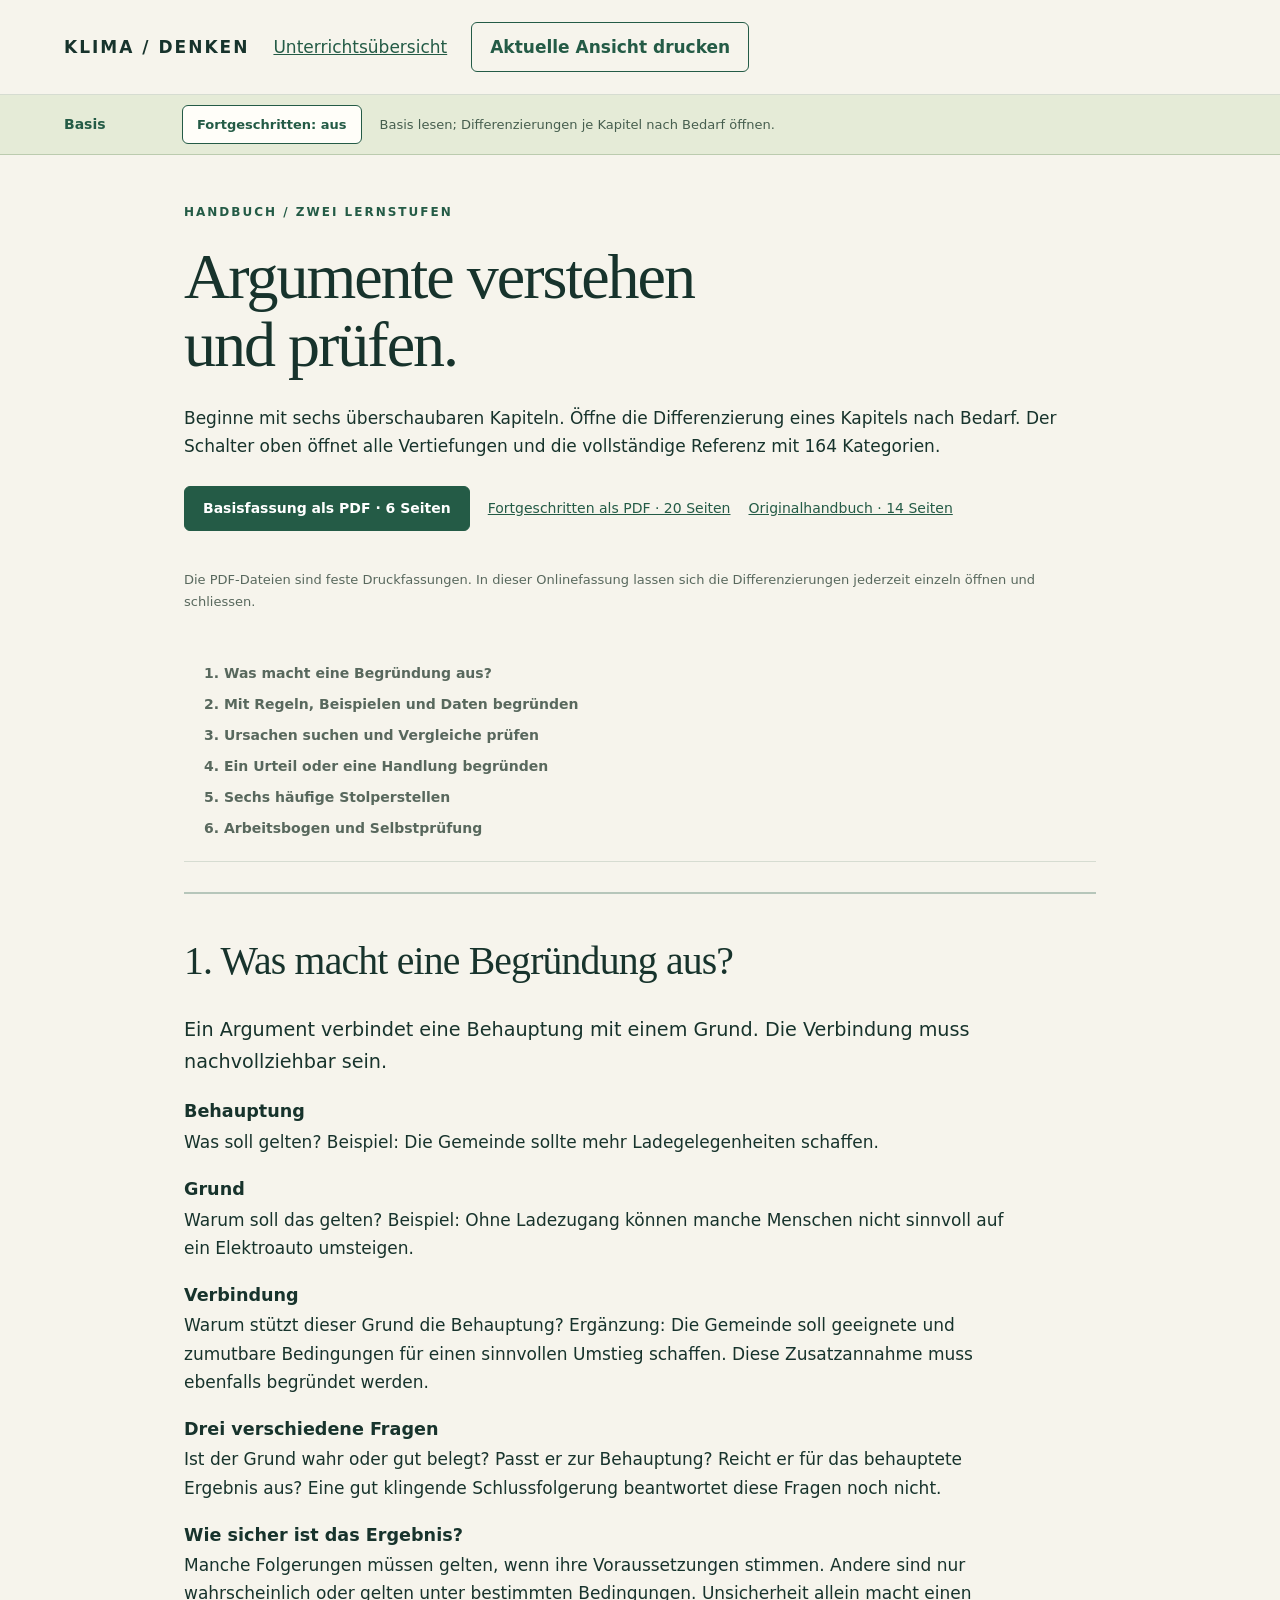
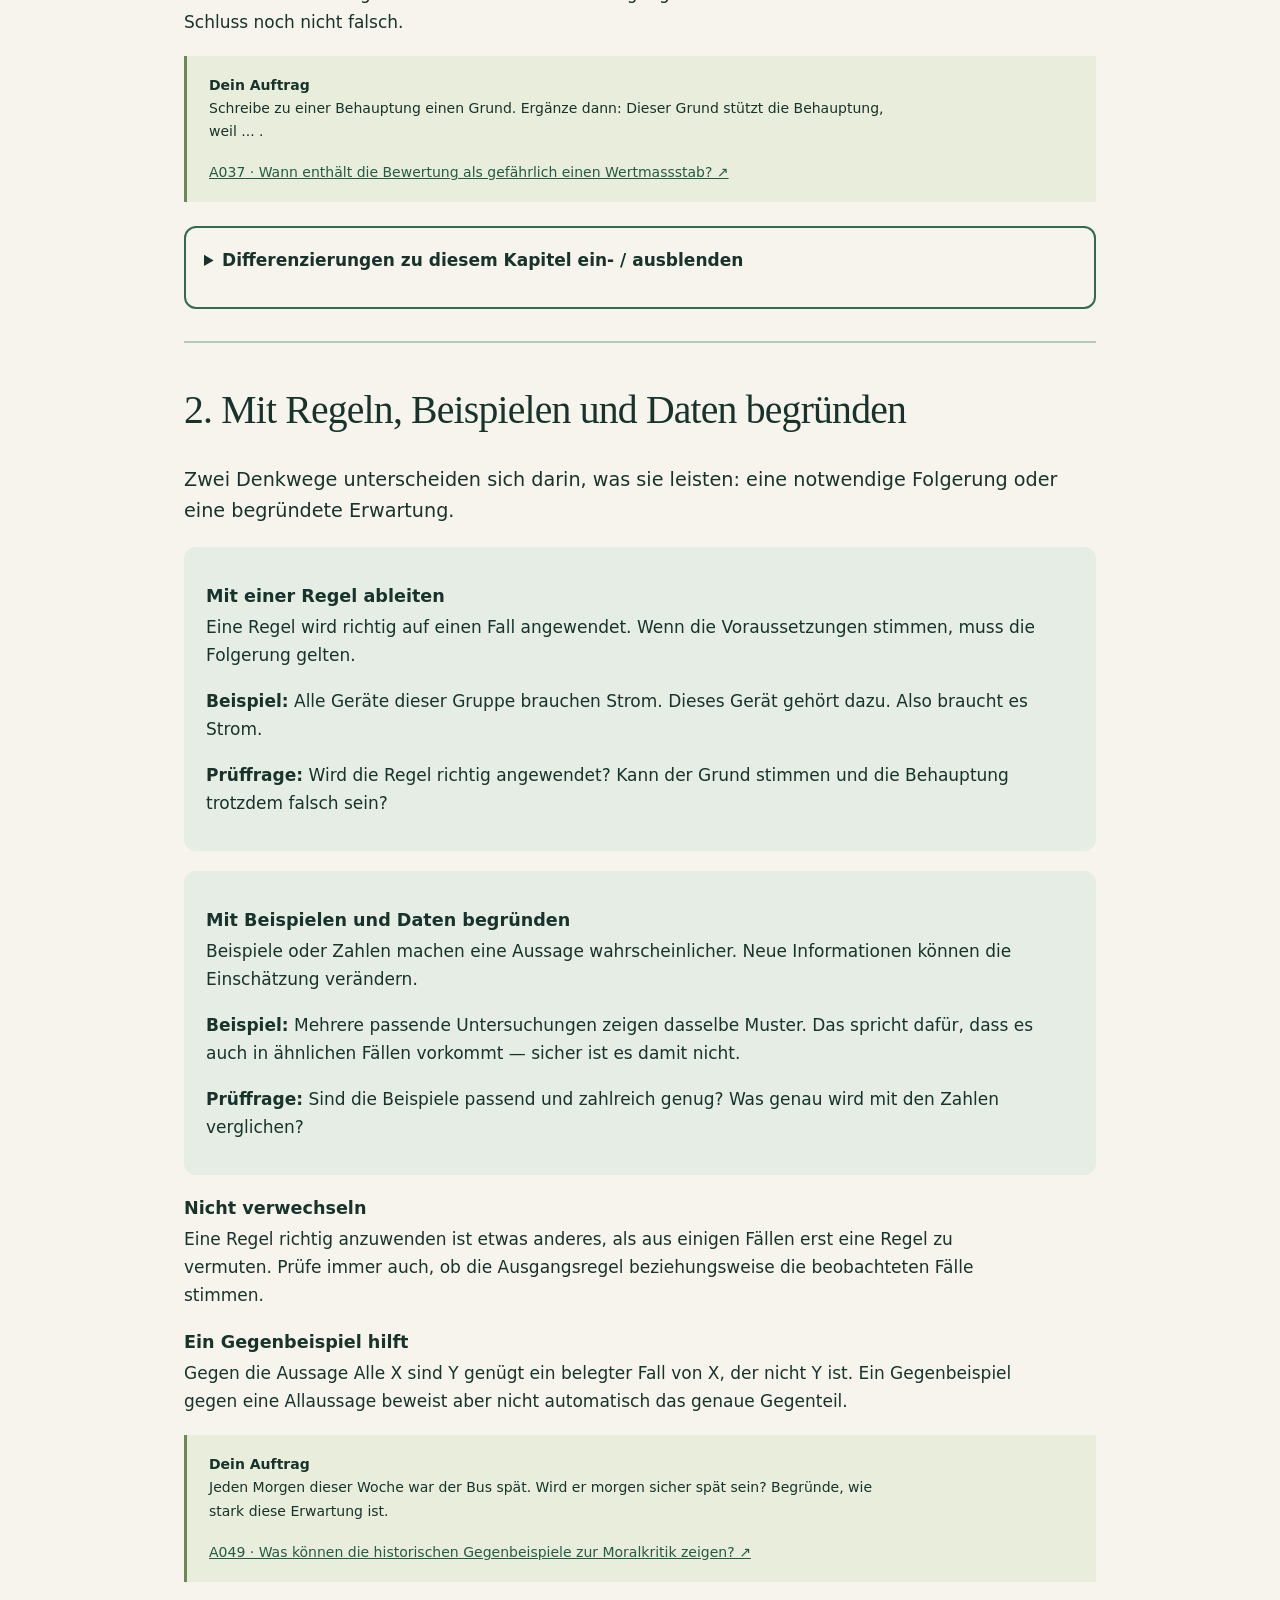
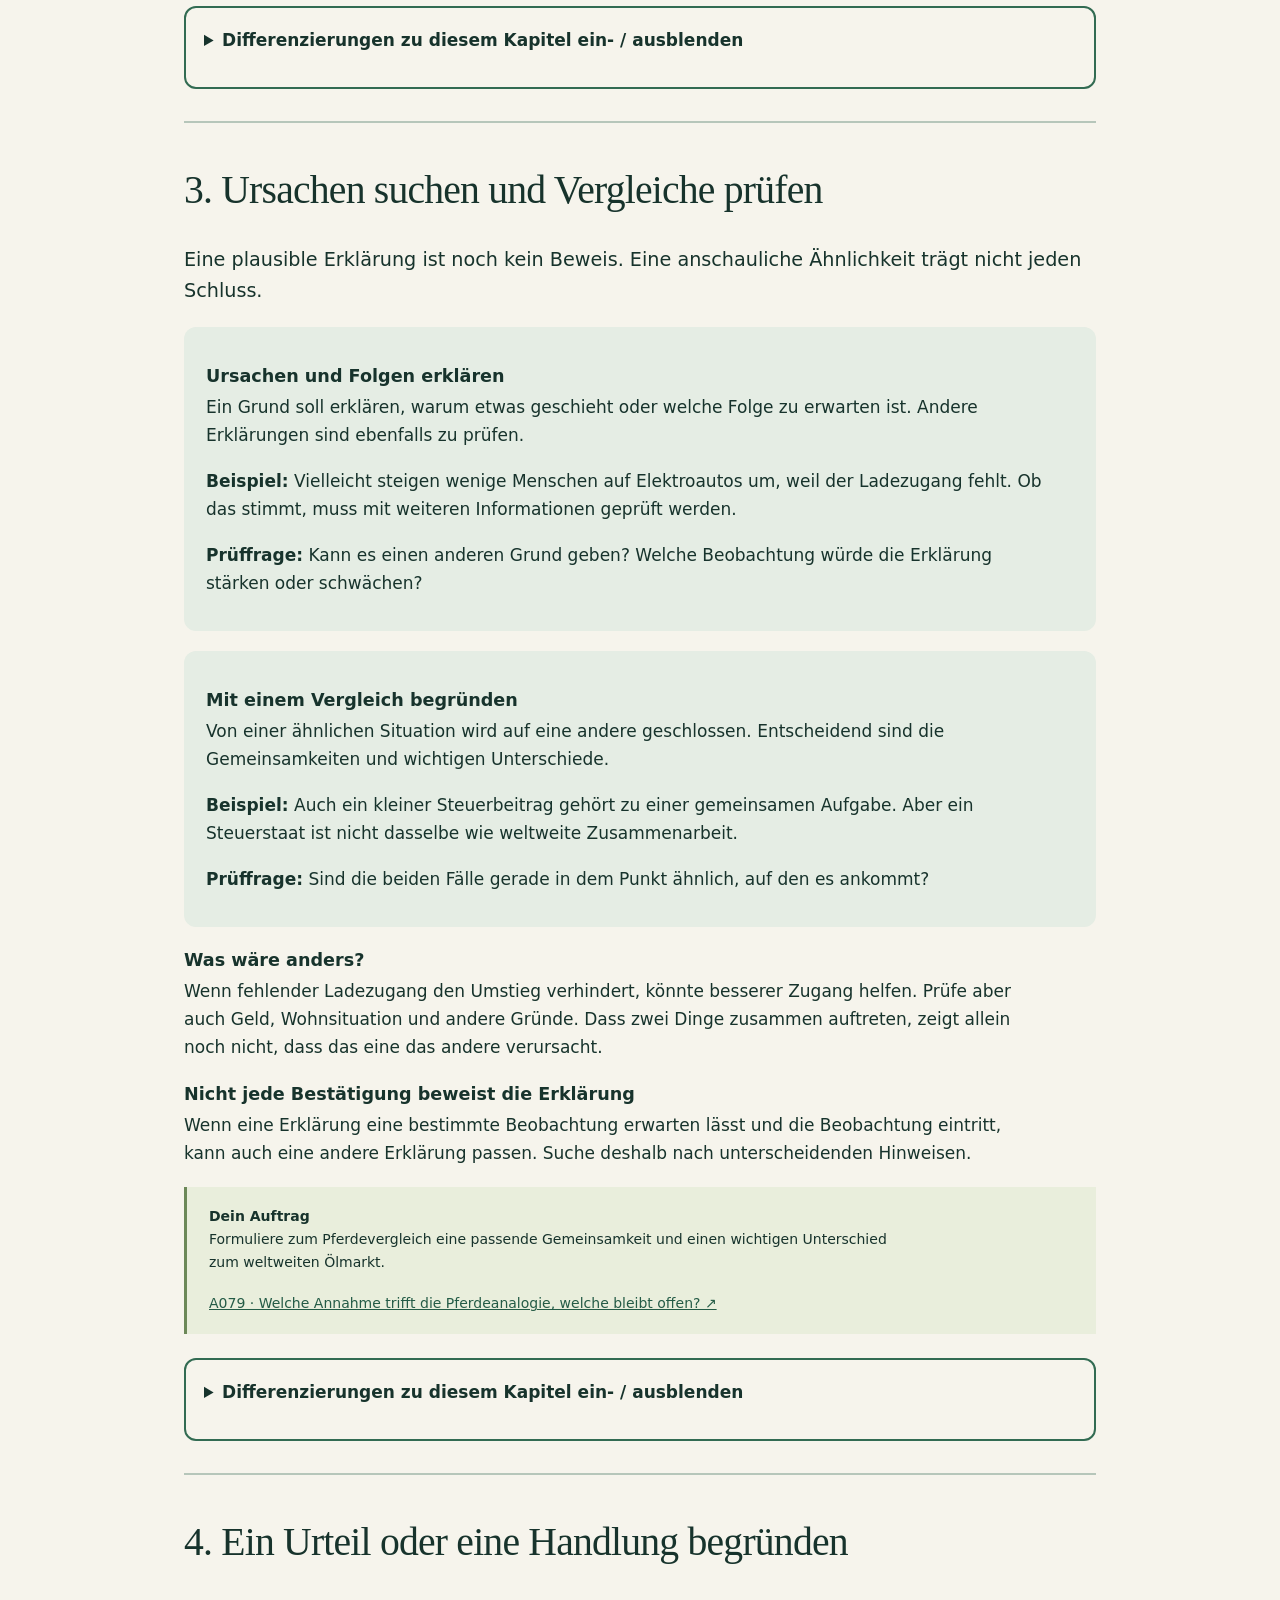
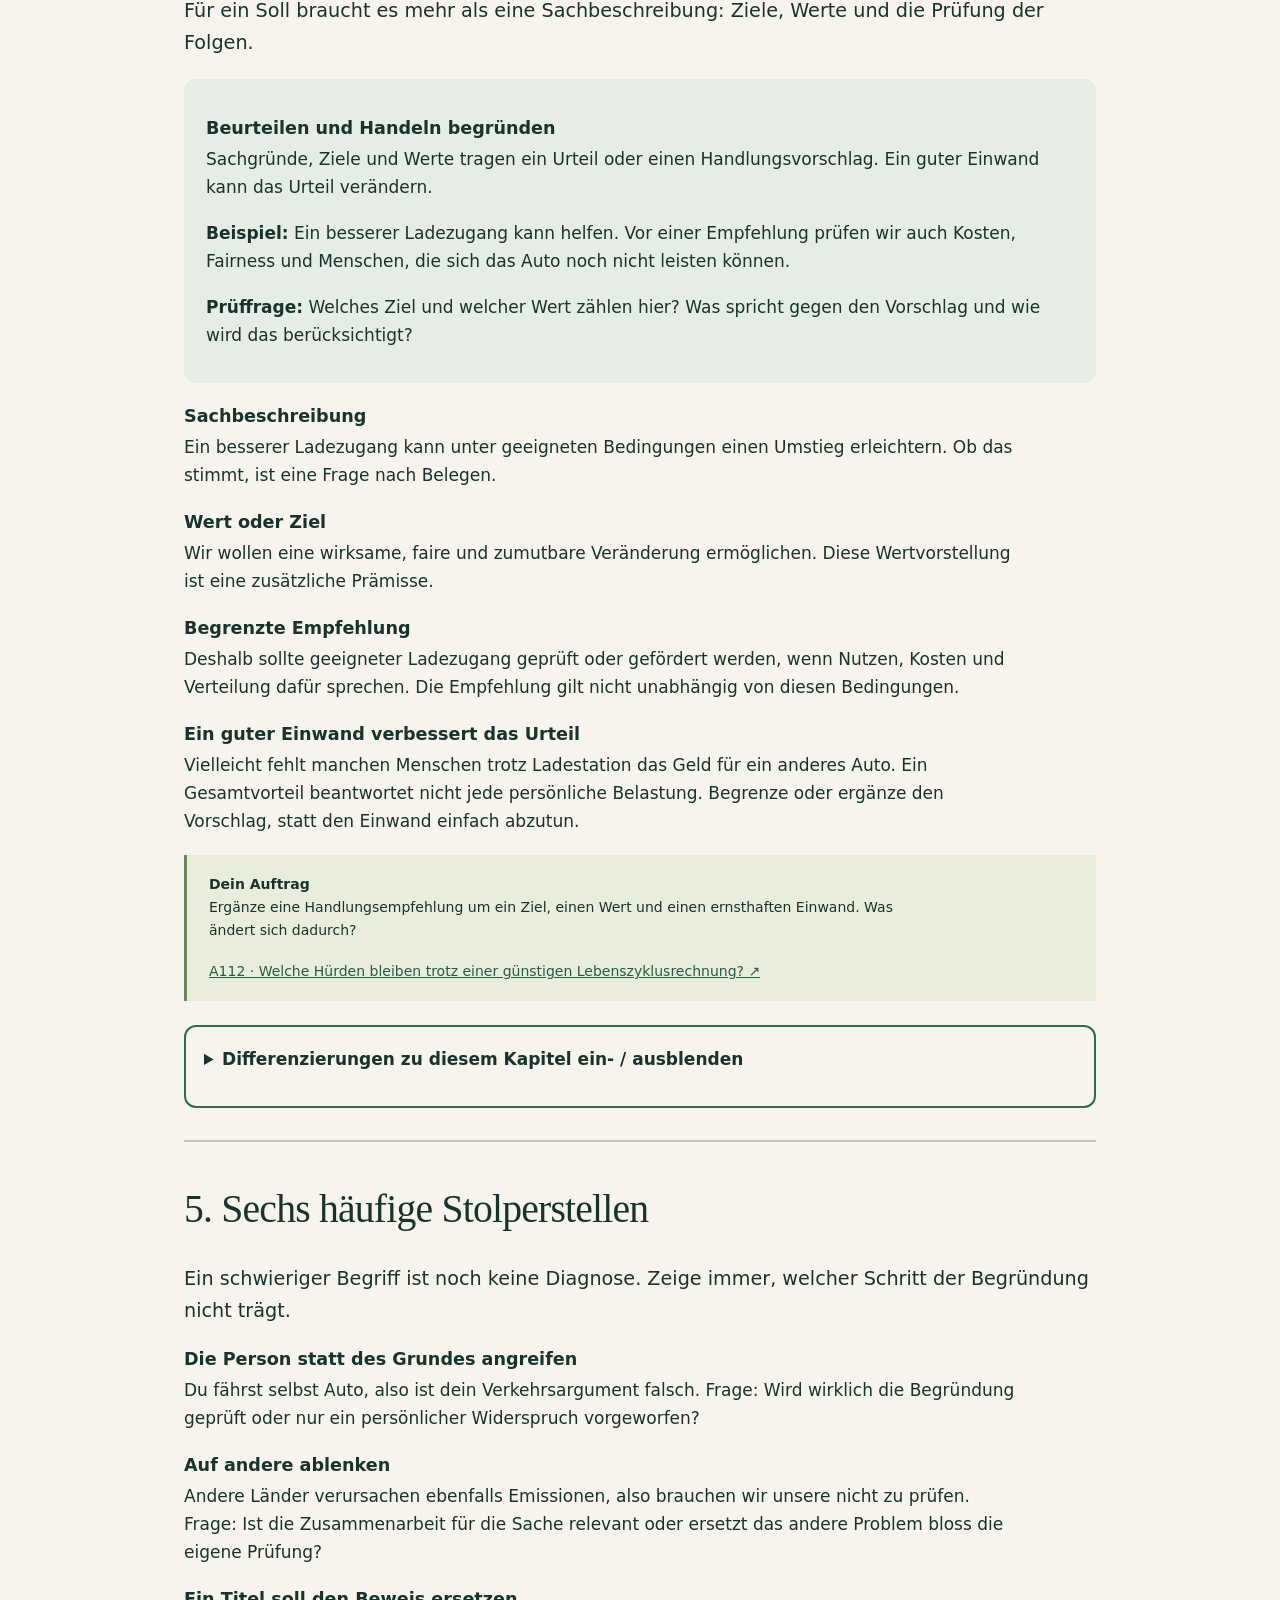
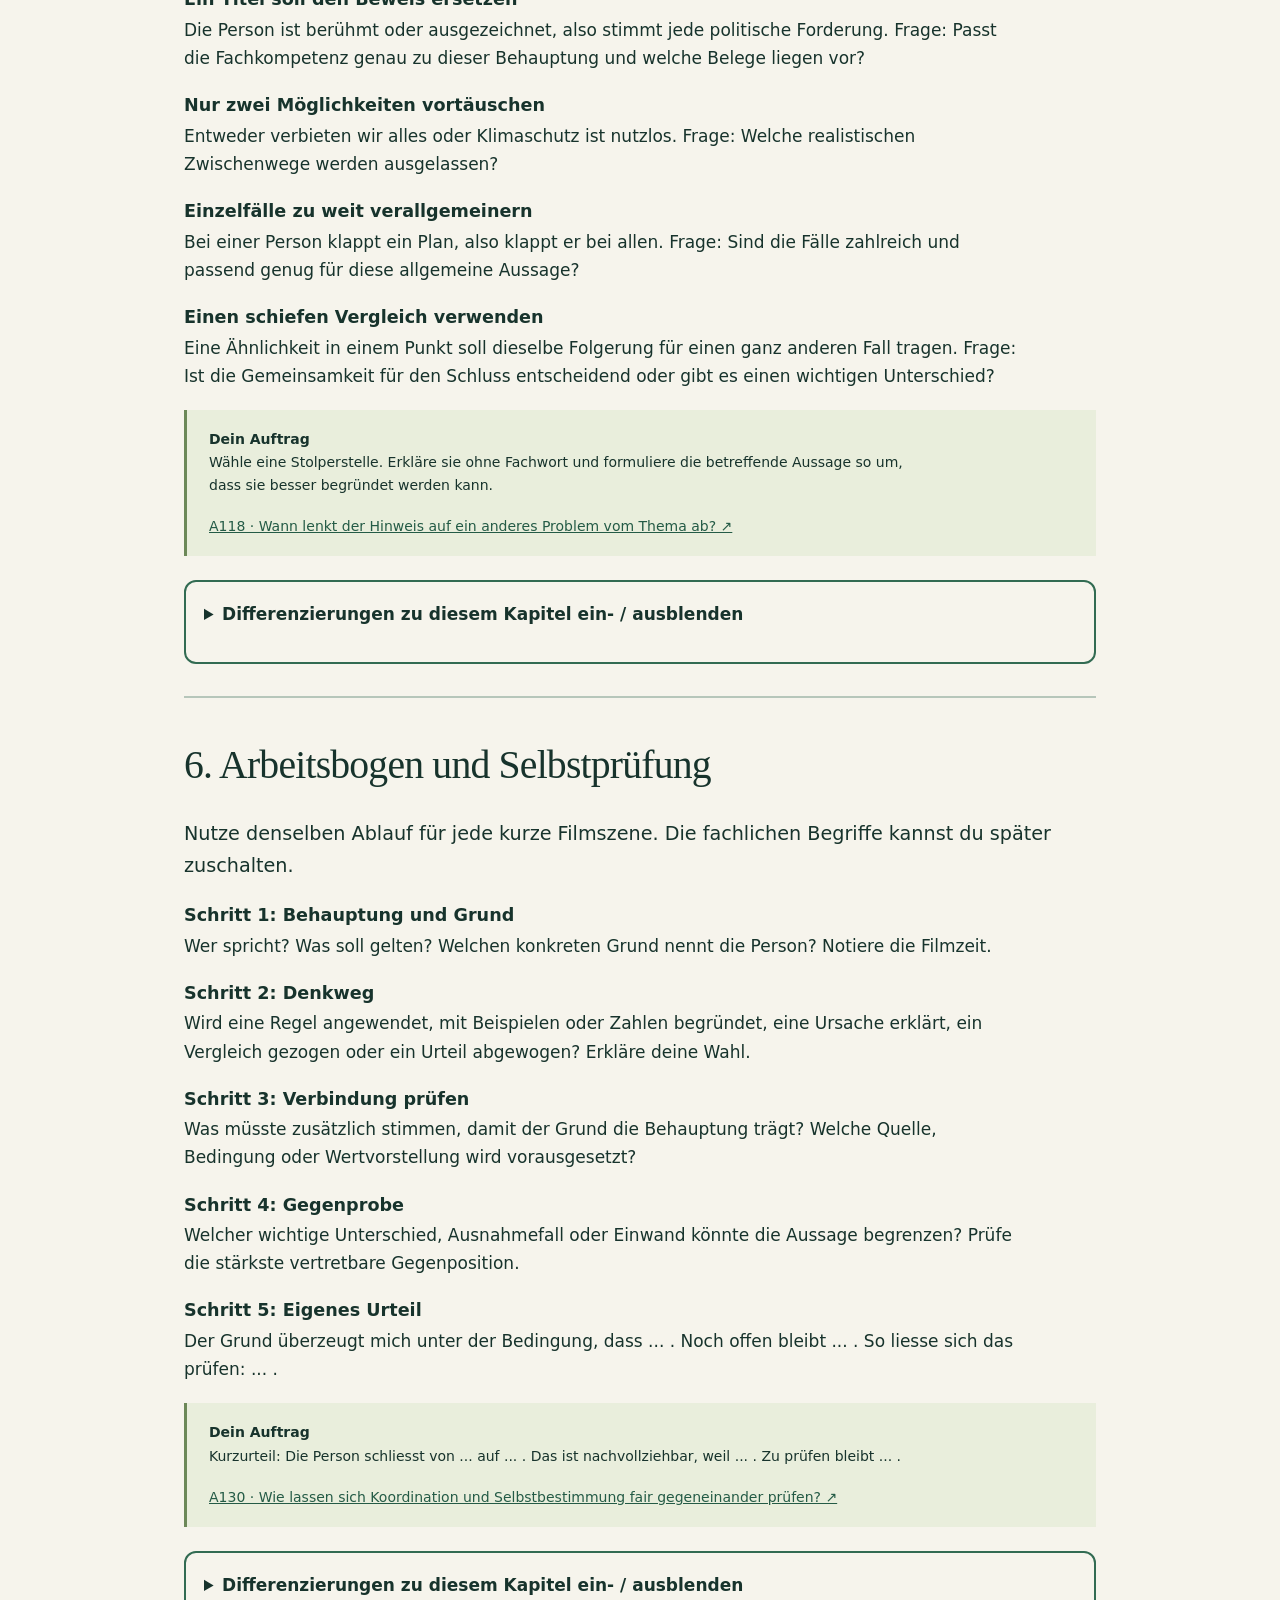
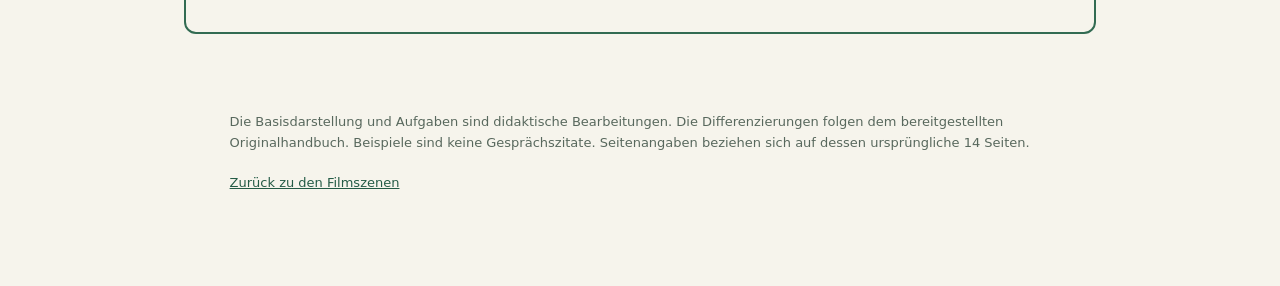
==== handbuch.html @ 5ccc2821 "Handbuch mit Basiskapiteln, zuschaltbaren Vertiefungen und zwei PDF-Fassungen" ====
<!doctype html><html lang="de-CH" data-level="basis"><head><meta charset="utf-8"><meta name="viewport" content="width=device-width,initial-scale=1"><title>Argumente verstehen und prüfen · Handbuch</title><link rel="stylesheet" href="assets/style.css?v=handbuch-20261028"><script defer src="assets/framework-data.js"></script><script defer src="assets/levels-data.js"></script><script defer src="assets/levels.js?v=handbuch-20261028"></script><script defer src="assets/handbook-data.js"></script><script defer src="assets/handbook.js"></script></head><body><header><a class="brand" href="index.html#framework">KLIMA / DENKEN</a><a href="schlussformen-uebersicht.html">Unterrichtsübersicht</a><button id="handbookPrint">Aktuelle Ansicht drucken</button></header><aside class="level-bar" aria-label="Lernniveau"><span class="level-current" id="levelLabel">Basis</span><button id="levelToggle" type="button" aria-label="Fortgeschrittenenmodus" aria-pressed="false" aria-describedby="levelHelp">Fortgeschritten: aus</button><p id="levelHelp">Basis mit einzeln zuschaltbaren Differenzierungen.</p></aside><main class="handbook-document" id="framework"><p class="eyebrow">HANDBUCH / ZWEI LERNSTUFEN</p><h1>Argumente verstehen<br>und prüfen.</h1><p>Beginne mit sechs überschaubaren Kapiteln. Öffne die Differenzierung eines Kapitels nach Bedarf. Der Schalter oben öffnet alle Vertiefungen und die vollständige Referenz mit 164 Kategorien.</p><div class="handbook-actions"><a class="primary" href="material/handbuch-basis.pdf">Basisfassung als PDF · 6 Seiten</a><a href="material/handbuch-fortgeschritten.pdf">Fortgeschritten als PDF · 20 Seiten</a><a href="material/schlussfolgerungstypen-und-fehlschluesse-handbuch.pdf">Originalhandbuch · 14 Seiten</a></div><p class="small">Die PDF-Dateien sind feste Druckfassungen. In dieser Onlinefassung lassen sich die Differenzierungen jederzeit einzeln öffnen und schliessen.</p><nav id="handbookContents" aria-label="Handbuchkapitel"></nav><div id="handbookChapters"></div><section class="level-advanced" id="handbookReference"><h2>Vollständige Referenz</h2><p>Alle 164 Originalkategorien in zehn Bereichen. Die Seitenverweise führen zum unveränderten Originalhandbuch.</p><label>Kategorien durchsuchen<input type="search" id="handbookSearch" placeholder="Begriff, Definition oder Beispiel"></label><p id="handbookCount" role="status"></p><div id="handbookEntries"></div></section><footer><p>Die Basisdarstellung und Aufgaben sind didaktische Bearbeitungen. Die Differenzierungen folgen dem bereitgestellten Originalhandbuch. Beispiele sind keine Gesprächszitate. Seitenangaben beziehen sich auf dessen ursprüngliche 14 Seiten.</p><a href="index.html#gespraech">Zurück zu den Filmszenen</a></footer></main></body></html>
---- assets/style.css ----
:root{--ink:#17332c;--green:#245b46;--paper:#f6f4ec;--line:#d6dcd1;--lime:#d9eb95;--muted:#58685d}*{box-sizing:border-box}html{scroll-behavior:auto;scroll-padding-top:125px}body{margin:0;background:var(--paper);color:var(--ink);font:17px/1.65 system-ui,-apple-system,sans-serif}header{padding:22px 5%;display:flex;align-items:center;gap:24px;border-bottom:1px solid var(--line)}.brand{font-weight:850;letter-spacing:2px;color:var(--ink);text-decoration:none}.brand span{color:#88a16b}.tag{font-size:13px;color:var(--muted);margin-right:auto}button,.primary,.file{font:inherit;cursor:pointer;border:1px solid var(--green);border-radius:6px;background:transparent;padding:10px 18px;color:var(--green);display:inline-block;text-decoration:none;font-weight:650}button:hover,.file:hover{background:#e4ead9}.primary{background:var(--green);color:white}.primary:hover{background:#173d2f}nav{display:flex;gap:28px;padding:13px 5%;background:var(--paper);position:sticky;top:0;z-index:5;border-bottom:1px solid var(--line);overflow-x:auto}nav a{white-space:nowrap;text-decoration:none;color:var(--muted);font-size:14px;font-weight:650}nav a:hover{color:var(--green)}main{max-width:1450px;margin:auto}.hero{padding:70px 5% 60px;display:grid;grid-template-columns:1.1fr 1fr;gap:60px;align-items:center}.eyebrow{font-size:12px;font-weight:750;letter-spacing:2px;color:var(--green)}h1{font:500 clamp(42px,5.1vw,76px)/1.06 Georgia,serif;letter-spacing:-2px;margin:20px 0 25px}h2{font:500 clamp(30px,3.1vw,46px)/1.18 Georgia,serif;margin:12px 0 30px;letter-spacing:-.8px}h3{font-size:21px;line-height:1.3;margin-top:0}p{margin:0 0 18px}.lead{font-size:19px;max-width:550px;color:var(--muted)}.small,figcaption{font-size:13px;color:var(--muted);margin-top:12px}.hero figure{margin:0;background:#dce2d7;border-radius:10px;overflow:hidden;position:relative}.hero img{width:100%;display:block;aspect-ratio:1.4;object-fit:cover}.hero figcaption{padding:15px 24px;margin:0}.quote{padding:10px 24px 28px;font:32px/1.2 Georgia,serif}.ribbon{background:var(--green);color:#f7f8e9;padding:24px 5%;display:flex;justify-content:space-between;gap:20px}.ribbon b{color:var(--lime);padding-right:12px}.section{padding:65px 5%;border-bottom:1px solid var(--line)}.grid{display:grid;gap:22px}.two{grid-template-columns:1fr 1fr}.three{grid-template-columns:repeat(3,1fr)}.four{grid-template-columns:repeat(4,1fr)}.card{background:#fffef9;border:1px solid var(--line);border-radius:8px;padding:26px;margin-bottom:20px}.card>b{font-size:12px;color:var(--green)}.card h3{margin:12px 0 15px}.card p{font-size:16px}.notice{padding:18px 22px;background:#e9eedc;border-left:3px solid #6c8858;font-size:14px;margin:20px 0}video{width:100%;background:#14251f;border-radius:8px}label{display:block;font-weight:600;font-size:14px;margin:16px 0 6px}input:not([type=checkbox]),textarea,select{display:block;width:100%;border:1px solid #b6c4b7;border-radius:5px;padding:12px;background:white;color:var(--ink);font:16px/1.5 system-ui;margin-top:7px}textarea{min-height:100px;resize:vertical}textarea.essay{min-height:470px}.file input{font-size:12px}.tasks li{padding-bottom:15px}details{border-top:1px solid var(--line);padding-top:15px;margin-top:20px}summary{cursor:pointer;font-weight:700;margin-bottom:15px}dt{font-weight:750}dd{margin:4px 0 20px;font-size:15px}fieldset{border:1px solid var(--line);margin-top:24px}input[type=checkbox]{margin-right:8px;accent-color:var(--green)}.feedback{padding:14px 18px;background:#eaf0df;border-radius:6px;margin-top:15px;font-size:15px}.quiz-options{display:flex;gap:8px;flex-wrap:wrap}.quiz-options button{font-size:14px}button[aria-pressed=true]{background:var(--green);color:white}#transcript{font-size:14px;max-height:440px;overflow:auto;white-space:pre-wrap;padding:15px;background:#f4f4ee}mark{background:var(--lime)}footer{padding:45px 5%;font-size:13px;color:var(--muted)}footer b{letter-spacing:2px}a{color:var(--green)}.danger{margin-top:15px;color:#8a3b2d;border-color:#b87865}.skip{position:absolute;left:-9999px}.skip:focus{left:10px;top:10px;background:white;z-index:20}button:focus-visible,a:focus-visible,summary:focus-visible,input:focus-visible,textarea:focus-visible,select:focus-visible{outline:3px solid #c58a24;outline-offset:3px}.signal{font-size:28px;font-family:Georgia,serif}.output-list li{margin-bottom:12px}@media(max-width:900px){.hero{gap:28px}.four,.three{grid-template-columns:1fr 1fr}.tag{display:none}header{justify-content:space-between}.ribbon{font-size:13px}.hero{padding-top:40px}}@media(max-width:650px){body{font-size:16px}.hero,.two,.three,.four{grid-template-columns:1fr}.hero figure{max-width:100%}.hero{gap:30px}.section{padding-top:42px;padding-bottom:42px}.ribbon{flex-direction:column;gap:6px}header{padding:16px 5%;gap:8px}header button{font-size:12px;padding:8px}.brand{font-size:13px}nav{gap:20px}.card{padding:21px}h1{letter-spacing:-1px}}@media print{header,nav,button,.file,input[type=file],video,.hero figure{display:none!important}body{background:white;font-size:11pt}.section{padding:20px 0;break-inside:avoid}.grid,.hero{display:block}textarea{min-height:80px}.card{break-inside:avoid}details{display:block}}

.film-online{aspect-ratio:16/9;background:#17332c;border-radius:8px;overflow:hidden}.film-online iframe{display:block;width:100%;height:100%;border:0}

.film-poster{padding:45px 28px;background:#245b46;color:#f6f4ec}.film-poster span{font-size:12px;letter-spacing:2px}.film-poster strong{display:block;font:54px Georgia,serif;margin:22px 0}.film-poster p{font:30px/1.3 Georgia,serif}.film-poster a{color:#d9eb95}

#video{aspect-ratio:16/9;display:block;width:100%;background:#14251f}.local-option{margin:12px 0 22px}.local-option summary{font-size:14px;color:var(--muted)}
[hidden]{display:none!important}.atlas-toolbar{display:grid;grid-template-columns:2fr 1fr 1fr 1fr;gap:15px}.atlas-actions,.clip-tools,.scene-links{display:flex;flex-wrap:wrap;gap:10px;align-items:center;margin:18px 0}.atlas-actions button,.clip-tools button,.scene-links button{font-size:14px}.scene-cards{display:grid;grid-template-columns:repeat(3,1fr);gap:20px}.scene-card{padding:23px;background:#fffef9;border:1px solid var(--line);border-radius:8px;display:flex;flex-direction:column}.scene-card.active{border:2px solid var(--green)}.scene-card h3{font-size:21px}.scene-card h3 a{text-decoration:none}.scene-card ul{padding-left:18px;font-size:14px;flex:1}.scene-card li{margin-bottom:10px}.scene-card li a{text-decoration:none}.scene-card li a:hover{text-decoration:underline}.scene-done{font-size:12px;margin-top:10px;color:var(--green)}.scene-player-grid{display:grid;grid-template-columns:1fr 1fr;gap:32px;align-items:start}.player-column{position:static}.player-column h2{font-size:34px}.argument-row{display:grid;grid-template-columns:1fr 2fr;gap:24px;background:#fffef9;border:1px solid var(--line);padding:22px;margin-bottom:12px;border-radius:6px}.argument-row p{font-size:15px}.argument-group{margin:35px 0}.argument-group>h3{padding-top:20px;border-top:2px solid var(--line)}.scene-argument{background:#fffef9;border:1px solid var(--line);padding:20px;margin-bottom:14px;border-radius:6px}.scene-argument.selected{outline:3px solid #bd8e36}.scene-argument h4{font-size:18px;line-height:1.45;margin:12px 0}.scene-argument p{font-size:15px}.argument-meta{font-size:12px!important;color:var(--muted)}.argument-meta span{display:block}.argument-link{font-size:12px;padding:5px 10px}.scene-questions{margin-top:25px}.teacher-note{padding:18px;background:#e9eedc}.teacher-note p{font-size:15px}input[type=range]{padding:0;accent-color:var(--green)}button:disabled{opacity:.4;cursor:default}#scenePosition{font-size:13px;color:var(--muted)}@media(max-width:1100px){.scene-cards{grid-template-columns:repeat(2,1fr)}.atlas-toolbar{grid-template-columns:1fr 1fr}.scene-player-grid{gap:20px}.player-column h2{font-size:28px}}@media(max-width:750px){.scene-player-grid{grid-template-columns:1fr}.player-column{position:static}.scene-cards{grid-template-columns:1fr}.argument-row{grid-template-columns:1fr;gap:8px}}@media(max-width:450px){.atlas-toolbar{grid-template-columns:1fr}}@media print{.player-column{position:static}.scene-cards{display:block}.scene-card{break-inside:avoid;margin-bottom:15px}.scene-player-grid{display:block}}
.argument-framework{margin:18px 0;padding-top:12px;border-top:1px solid var(--line)}.framework-forms{font-size:14px!important}.framework-forms a{display:inline-block;margin:3px 0}.framework-forms small{font-size:11px}.argument-review{padding:15px;background:#f3f4ea;border:1px solid var(--line);border-radius:5px}.argument-review summary{font-size:14px;line-height:1.5}.argument-review h5{font-size:15px;margin:22px 0 12px}.argument-review p{font-size:14px;line-height:1.65}.premise-map{border-left:3px solid #b7c99c;padding-left:16px}.premise-map dt{font-size:13px}.premise-map dd{font-size:14px;margin:5px 0 18px}.framework-check{padding:14px;border-left:3px solid #8a9876;background:#fffef9;margin-bottom:12px}.framework-check h5{margin:8px 0;font-size:15px}.framework-check.check-risiko{border-color:#b58c41}.framework-check.check-zurueckgewiesen{border-color:#47765f}.check-status{font-size:11px!important;text-transform:uppercase;letter-spacing:.6px;font-weight:750}.framework-tools{display:grid;grid-template-columns:1.5fr 1fr;gap:16px;align-items:center}.framework-section{margin:32px 0}.framework-entry{border:1px solid var(--line);background:#fffef9;padding:18px;border-radius:6px;margin:10px 0;scroll-margin-top:75px}.framework-entry summary{margin:0;font-size:16px}.framework-entry summary span{display:block;font-size:12px;color:var(--muted);font-weight:400;margin:8px 0 0 20px}.framework-entry[open] summary{margin-bottom:20px}.framework-entry p{font-size:15px}.framework-example{padding:15px;background:#f1f2e9;border-radius:4px}.framework-applications{display:flex;flex-wrap:wrap;gap:8px;margin-bottom:15px}.framework-applications a{font-size:12px;background:#e9eedc;border-radius:4px;padding:4px 8px}.formal-reconstruction{padding:14px;background:#e7eee2}.framework-section>h3{padding-bottom:15px;border-bottom:2px solid var(--line)}#frameworkPrinciples{padding-left:20px}#frameworkPrinciples li{margin-bottom:10px}.atlas-toolbar{grid-template-columns:repeat(3,1fr)}@media(max-width:900px){.atlas-toolbar,.framework-tools{grid-template-columns:1fr 1fr}}@media(max-width:550px){.atlas-toolbar,.framework-tools{grid-template-columns:1fr}}
.handbook-actions{display:flex;align-items:center;gap:18px;flex-wrap:wrap;margin:26px 0 38px}.handbook-actions a{font-size:14px}.teaching-overview{border:1px solid #bccbb5;background:#eeefe3;padding:30px;border-radius:10px;margin:30px 0}.teaching-overview>h3{font:36px/1.2 Georgia,serif;margin:10px 0 22px}.overview-map{display:grid;grid-template-columns:repeat(5,1fr);gap:10px;margin:28px 0}.overview-map a{background:#245b46;color:#fffef9;text-decoration:none;border-radius:6px;padding:14px;display:flex;gap:10px;align-items:flex-start;font-size:13px;line-height:1.45}.overview-map b{color:var(--lime);font:27px Georgia,serif}.teaching-groups{display:grid;grid-template-columns:1fr 1fr;gap:18px}.teaching-group{padding:24px;background:#fffef9;border:1px solid var(--line);border-top:4px solid #467059;border-radius:6px;scroll-margin-top:80px}.teaching-group:nth-child(2){border-top-color:#9d8039}.teaching-group:nth-child(3){border-top-color:#3b6e82}.teaching-group:nth-child(4){border-top-color:#866f99}.teaching-group:nth-child(5){border-top-color:#aa6c4a}.teaching-group h4{font-size:23px;line-height:1.3;margin:10px 0}.teaching-group p{font-size:15px}.group-number{font-size:10px!important;letter-spacing:1.5px;color:var(--muted);font-weight:750}.group-question{font-weight:700}.thinking-motion{background:#ecf0e0;border-radius:4px;padding:12px;font-size:14px!important;font-weight:600}.group-types a{display:block;font-size:14px;margin:8px 0}.group-types small{white-space:nowrap;font-size:11px}.group-types{margin:15px 0 20px}.teaching-group details{font-size:14px}.crosscutting{padding:24px;background:#dfe8ce;border-radius:6px;margin:22px 0}.crosscutting h4,.overview-connection h4,.framework-levels h4{font-size:23px;line-height:1.3;margin:0 0 16px}.crosscutting p{font-size:15px}.overview-connection,.framework-levels{padding:25px;background:#fffef9;border:1px solid var(--line);border-radius:6px;margin:22px 0}.overview-connection>p{font-size:15px}.reasoning-path{padding-left:24px}.reasoning-path li{padding:9px 0 15px 10px;border-bottom:1px solid var(--line);font-size:15px}.reasoning-path b,.reasoning-path span{display:block}.reasoning-path span{margin-top:6px}.overview-table-wrap{overflow-x:auto}.framework-levels table{border-collapse:collapse;width:100%;min-width:570px;font-size:14px}.framework-levels th,.framework-levels td{padding:14px;text-align:left;vertical-align:top;border-bottom:1px solid var(--line)}.framework-levels th{background:#e9eedc}.mini-lesson{padding:20px;background:#fffef9;border-radius:6px}.mini-lesson li{font-size:15px;margin-bottom:14px}.overview-document{max-width:1200px}.overview-document>.teaching-overview{margin-top:0}.overview-document .teaching-overview{padding:25px}@media(max-width:950px){.overview-map{grid-template-columns:1fr 1fr}.overview-map a:last-child{grid-column:1/-1}}@media(max-width:650px){.teaching-groups{grid-template-columns:1fr}.teaching-overview{padding:18px}.teaching-overview>h3{font-size:29px}.overview-connection,.framework-levels,.teaching-group{padding:18px}}@media print{.overview-document{padding:0;max-width:none}.overview-document .teaching-overview{background:white;border:0;padding:0}.overview-document .overview-map,.overview-document header{display:none}.overview-document .teaching-groups{display:block;columns:2;column-gap:15px}.overview-document .teaching-group{break-inside:avoid;padding:12px;margin-bottom:15px}.overview-document .teaching-group p,.overview-document .teaching-group details,.overview-document .group-types a{font-size:9pt}.overview-document .teaching-group h4{font-size:13pt}.overview-document .teaching-overview>h3{font-size:24pt}.overview-document .overview-connection,.overview-document .framework-levels,.overview-document .crosscutting,.overview-document .mini-lesson{break-inside:avoid;padding:15px;background:white}.overview-document .framework-levels table{font-size:9pt;min-width:0}.overview-document .framework-levels th,.overview-document .framework-levels td{padding:7px}.overview-document footer{padding:20px 0}.handbook-actions{display:none}}
.overview-document .overview-title{font:36px/1.2 Georgia,serif;letter-spacing:-.5px;margin:10px 0 22px}.overview-document h2{font:700 23px/1.3 system-ui,sans-serif;letter-spacing:0;margin:10px 0 16px}@media print{.overview-document .overview-title{font-size:24pt}.overview-document h2{font-size:13pt}}
html[data-level=basis] .level-advanced,html[data-level=fortgeschritten] .level-basic{display:none!important}.level-bar{position:sticky;top:0;z-index:15;display:flex;align-items:center;gap:18px;padding:10px 5%;background:#e5ebd7;border-bottom:1px solid #bbcbae;min-height:60px}.level-current{font-size:14px;font-weight:800;color:#245b46;min-width:100px}.level-bar button{font-size:13px;padding:8px 14px;background:#fffef9;white-space:nowrap}.level-bar button[aria-pressed=true]{background:#245b46;color:#fffef9}.level-bar p{font-size:13px;margin:0;color:#465e4e}.level-bar+nav{top:var(--level-bar-height,60px)}html{scroll-padding-top:calc(var(--level-bar-height,60px) + 75px)}.basic-argument-check{padding:16px;background:#edf1e3;border:1px solid var(--line);border-radius:5px;margin:15px 0}.basic-argument-check p{font-size:15px}.basic-argument-check .basic-way{font-size:14px;color:#245b46}.basic-argument-check summary{font-size:14px}.framework-entry{scroll-margin-top:calc(var(--level-bar-height,60px) + 70px)}html[data-level=basis] .atlas-toolbar{grid-template-columns:2fr 1fr 1fr}html[data-level=basis] .scene-argument h4{font-size:21px}html[data-level=basis] .scene-argument .argument-meta span{font-size:14px;font-weight:650}html[data-level=basis] .teaching-overview .group-number{display:none}html[data-level=basis] .argument-meta{font-size:13px!important}html[data-level=basis] .scene-questions{padding:20px;background:#edf1e3;border-radius:6px}@media(max-width:800px){.level-bar{gap:12px}.level-current{min-width:0}.level-bar p{font-size:12px}html[data-level=basis] .atlas-toolbar{grid-template-columns:1fr 1fr}}@media(max-width:550px){.level-bar p{display:none}.level-bar{justify-content:space-between;padding:9px 5%;min-height:54px}html[data-level=basis] .atlas-toolbar{grid-template-columns:1fr}}@media print{.level-bar{position:static;background:white;border:0;padding:0 0 10px;min-height:0}.level-bar button{display:none!important}.level-bar p{font-size:9pt}.level-current:before{content:'Lernniveau: '}}
html[data-level=basis] #werkzeug .grid.two{grid-template-columns:1fr}

/* Handbook: readable base, optional precision within each chapter. */
.handbook-document{max-width:960px;margin:auto;padding:48px 24px}.handbook-document h1{font-size:clamp(2.4rem,6vw,4rem)}#handbookContents{position:static;display:grid;gap:8px;margin:30px 0;padding:20px;background:var(--paper,#f7f5ec)}.handbook-chapter{padding:32px 0;border-top:2px solid #b6c6ba;scroll-margin-top:130px}.handbook-chapter h3{font-size:1.1rem;margin:22px 0 5px}.handbook-chapter p{max-width:78ch}.handbook-lead{font-size:1.2rem}.handbook-way{padding:16px 22px;background:#e5ede4;border-radius:12px;margin:20px 0}.handbook-depth{border:2px solid #326b52;border-radius:12px;padding:18px;margin-top:24px}.handbook-depth>summary{font-weight:700;cursor:pointer}.handbook-entry{border-top:1px solid #b6c6ba;padding:16px 0}.handbook-entry summary{cursor:pointer;font-weight:700}.handbook-entry h4{margin:10px 0}#handbookReference{margin-top:40px}#handbookSearch{width:100%}@media print{.handbook-document{max-width:none;padding:0}.handbook-chapter{break-before:page}.handbook-depth{break-inside:auto}.handbook-entry{break-inside:avoid}#handbookContents{display:none}.handbook-document header,.handbook-actions,#handbookSearch{display:none}.handbook-document a{overflow-wrap:anywhere}}
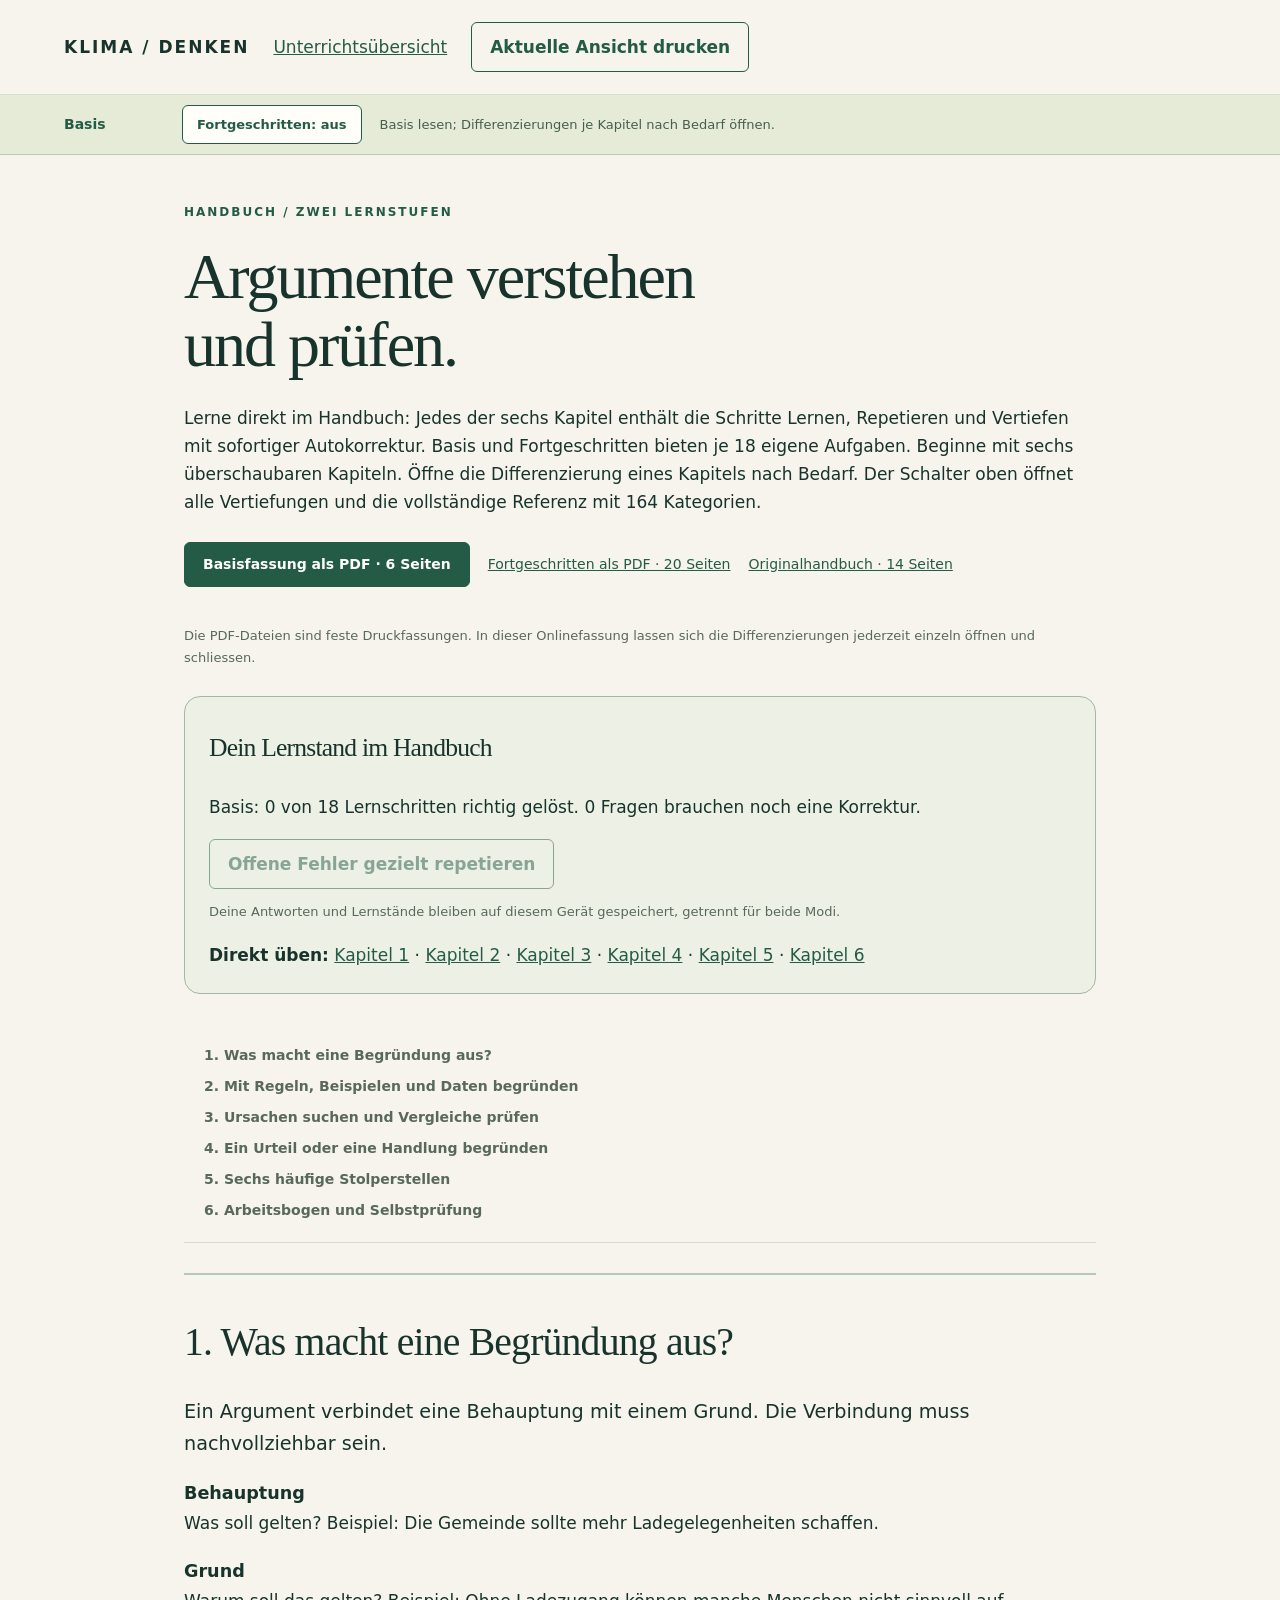
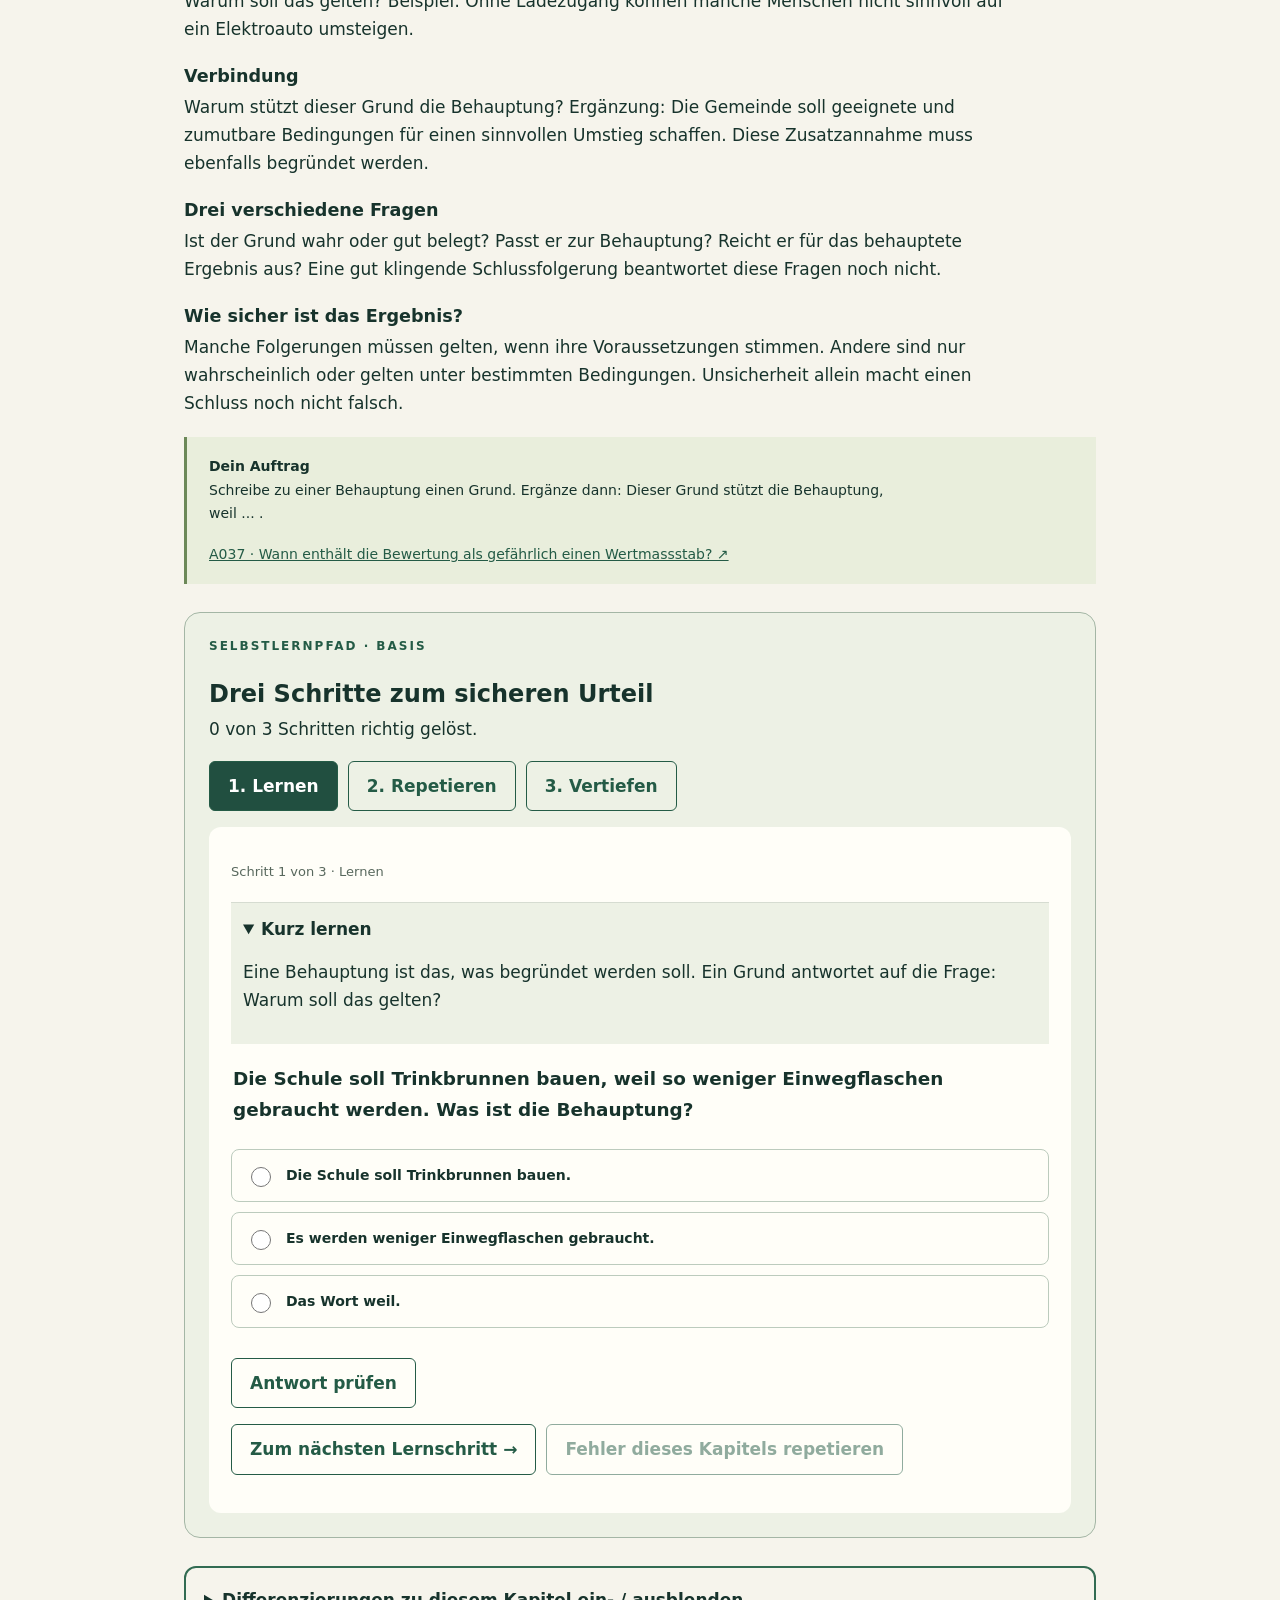
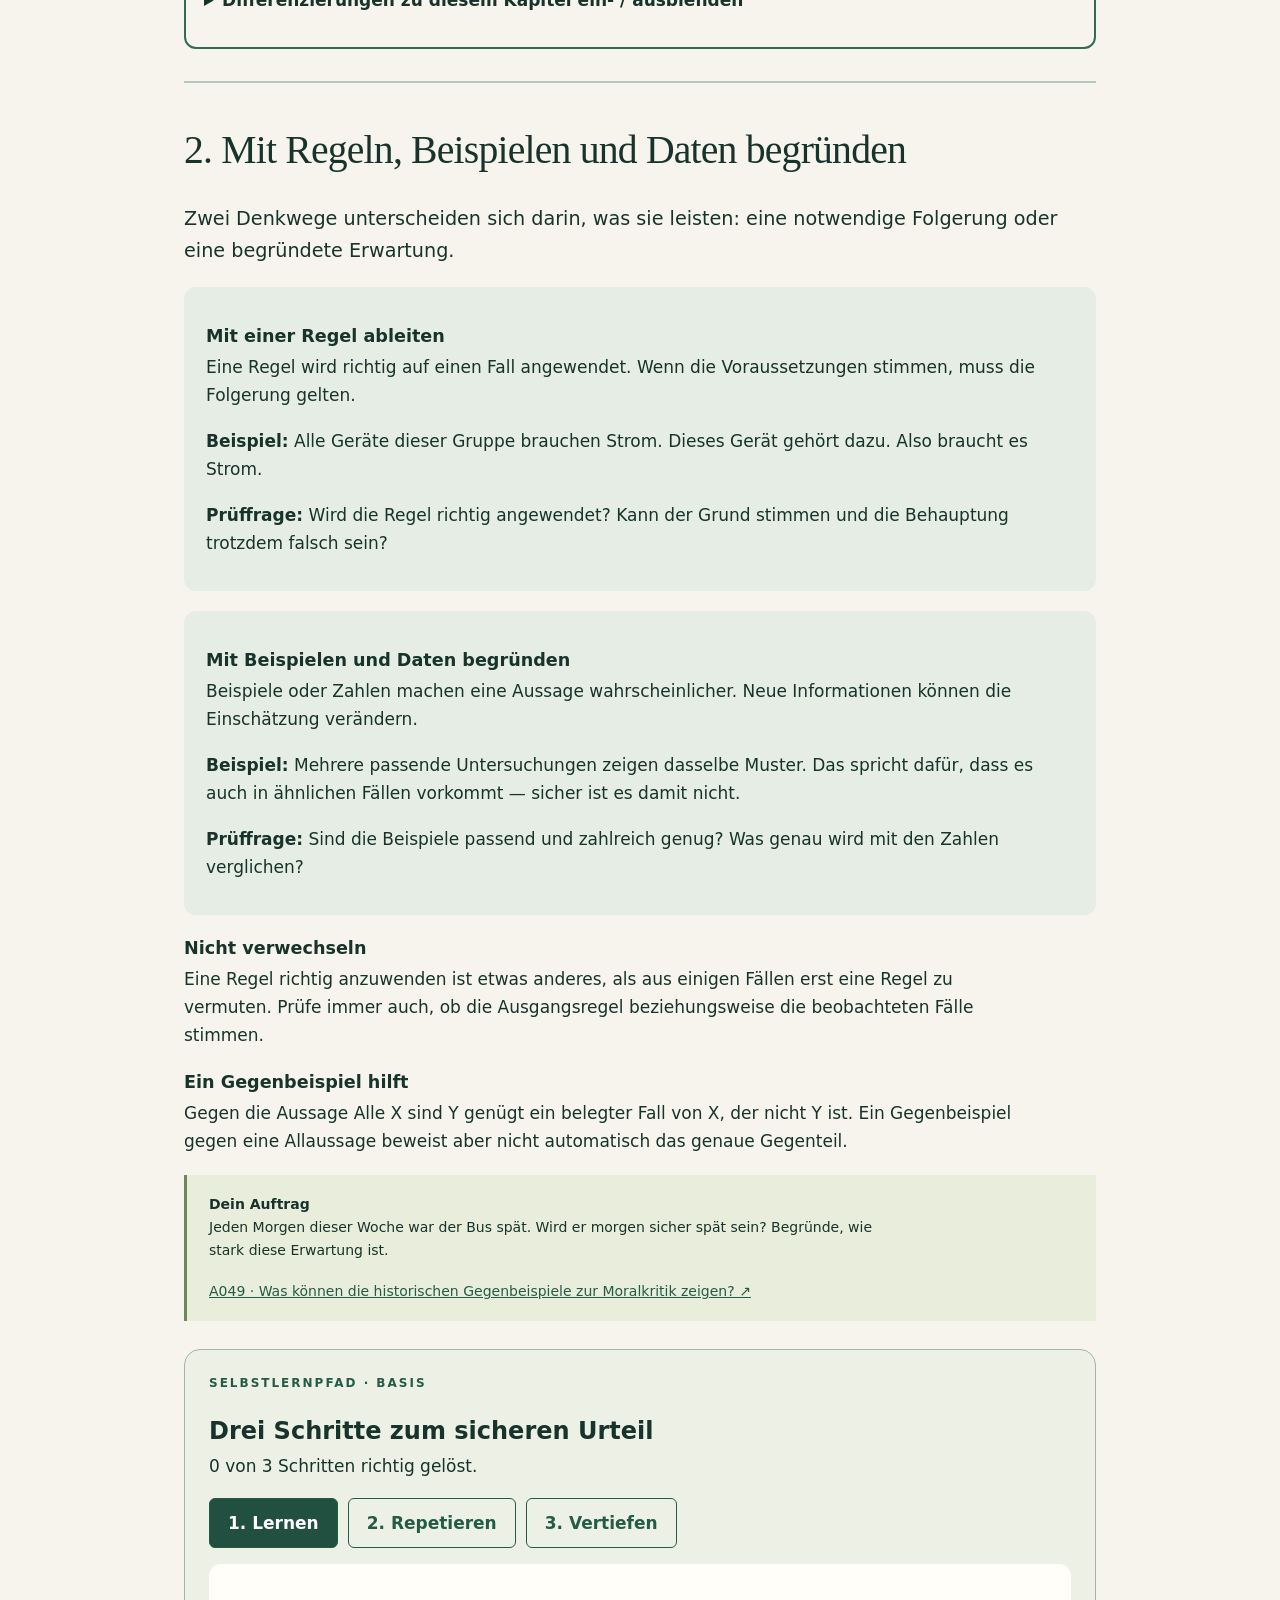
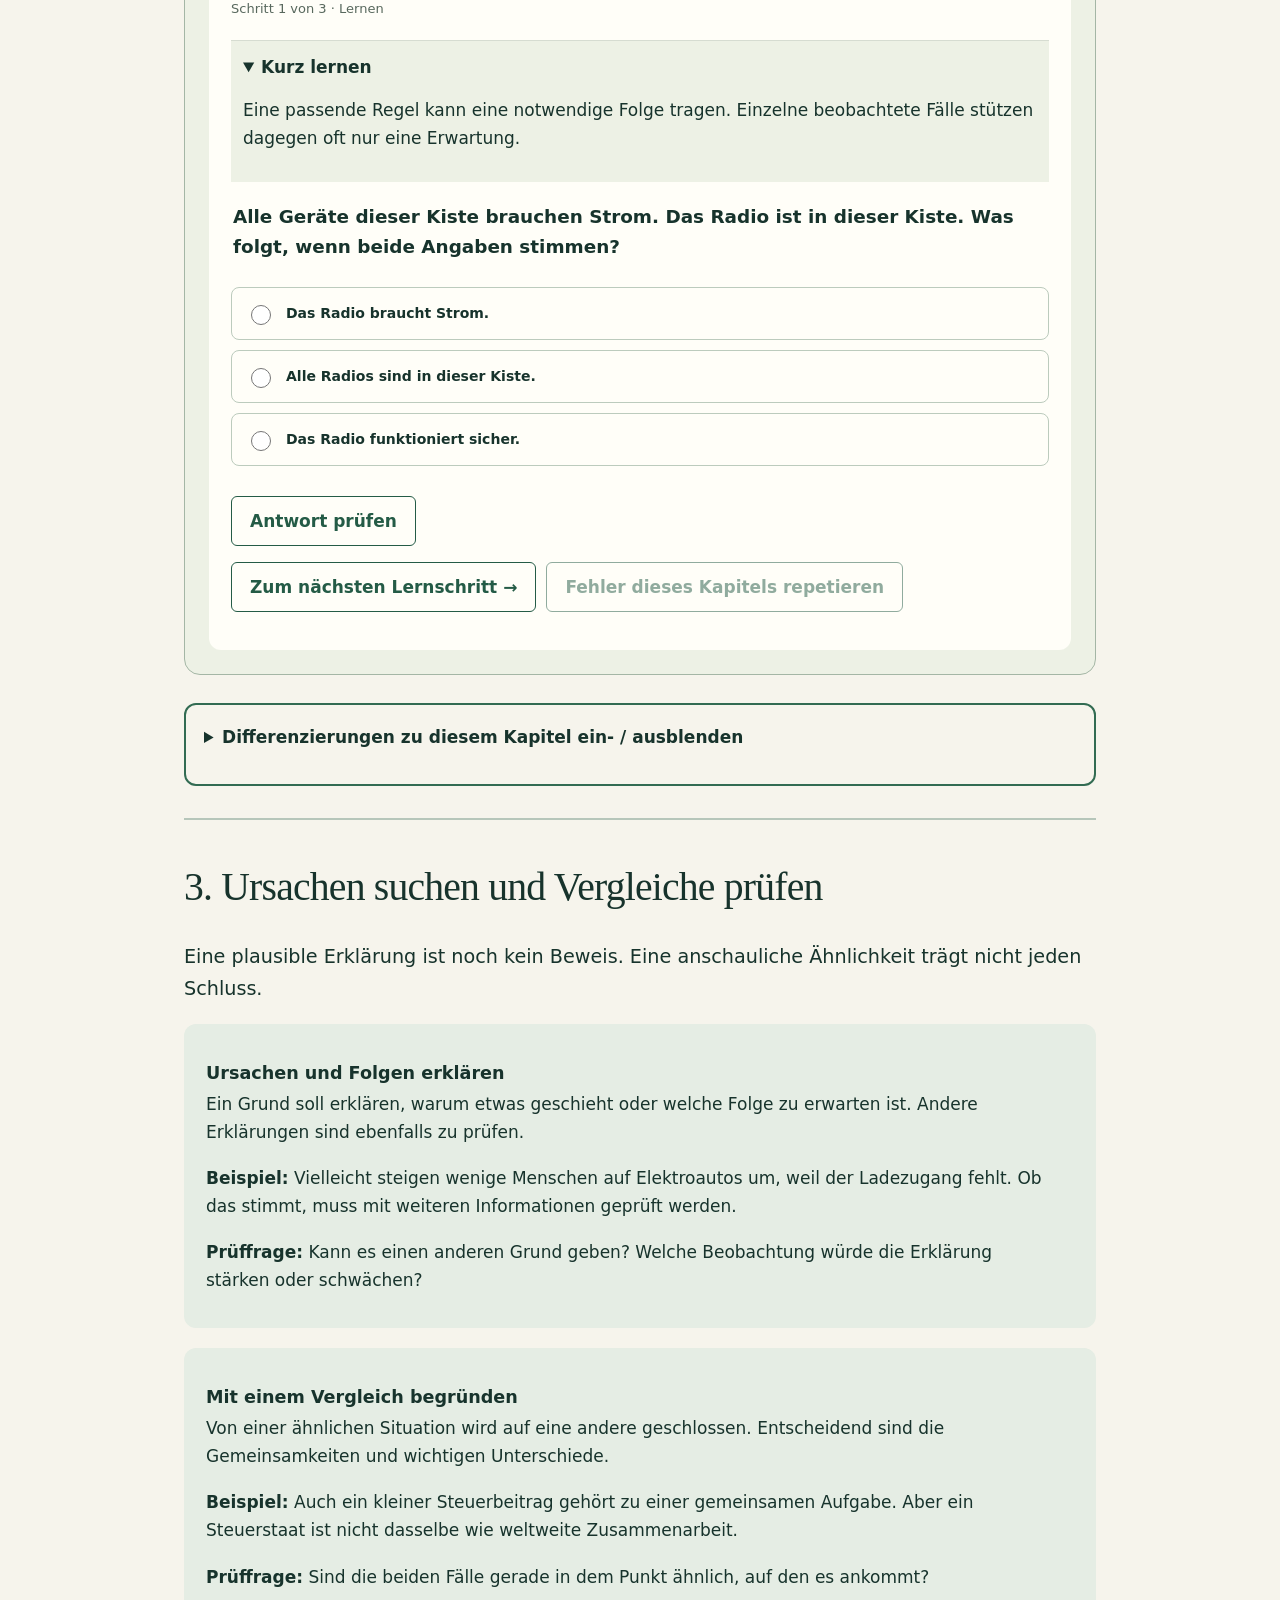
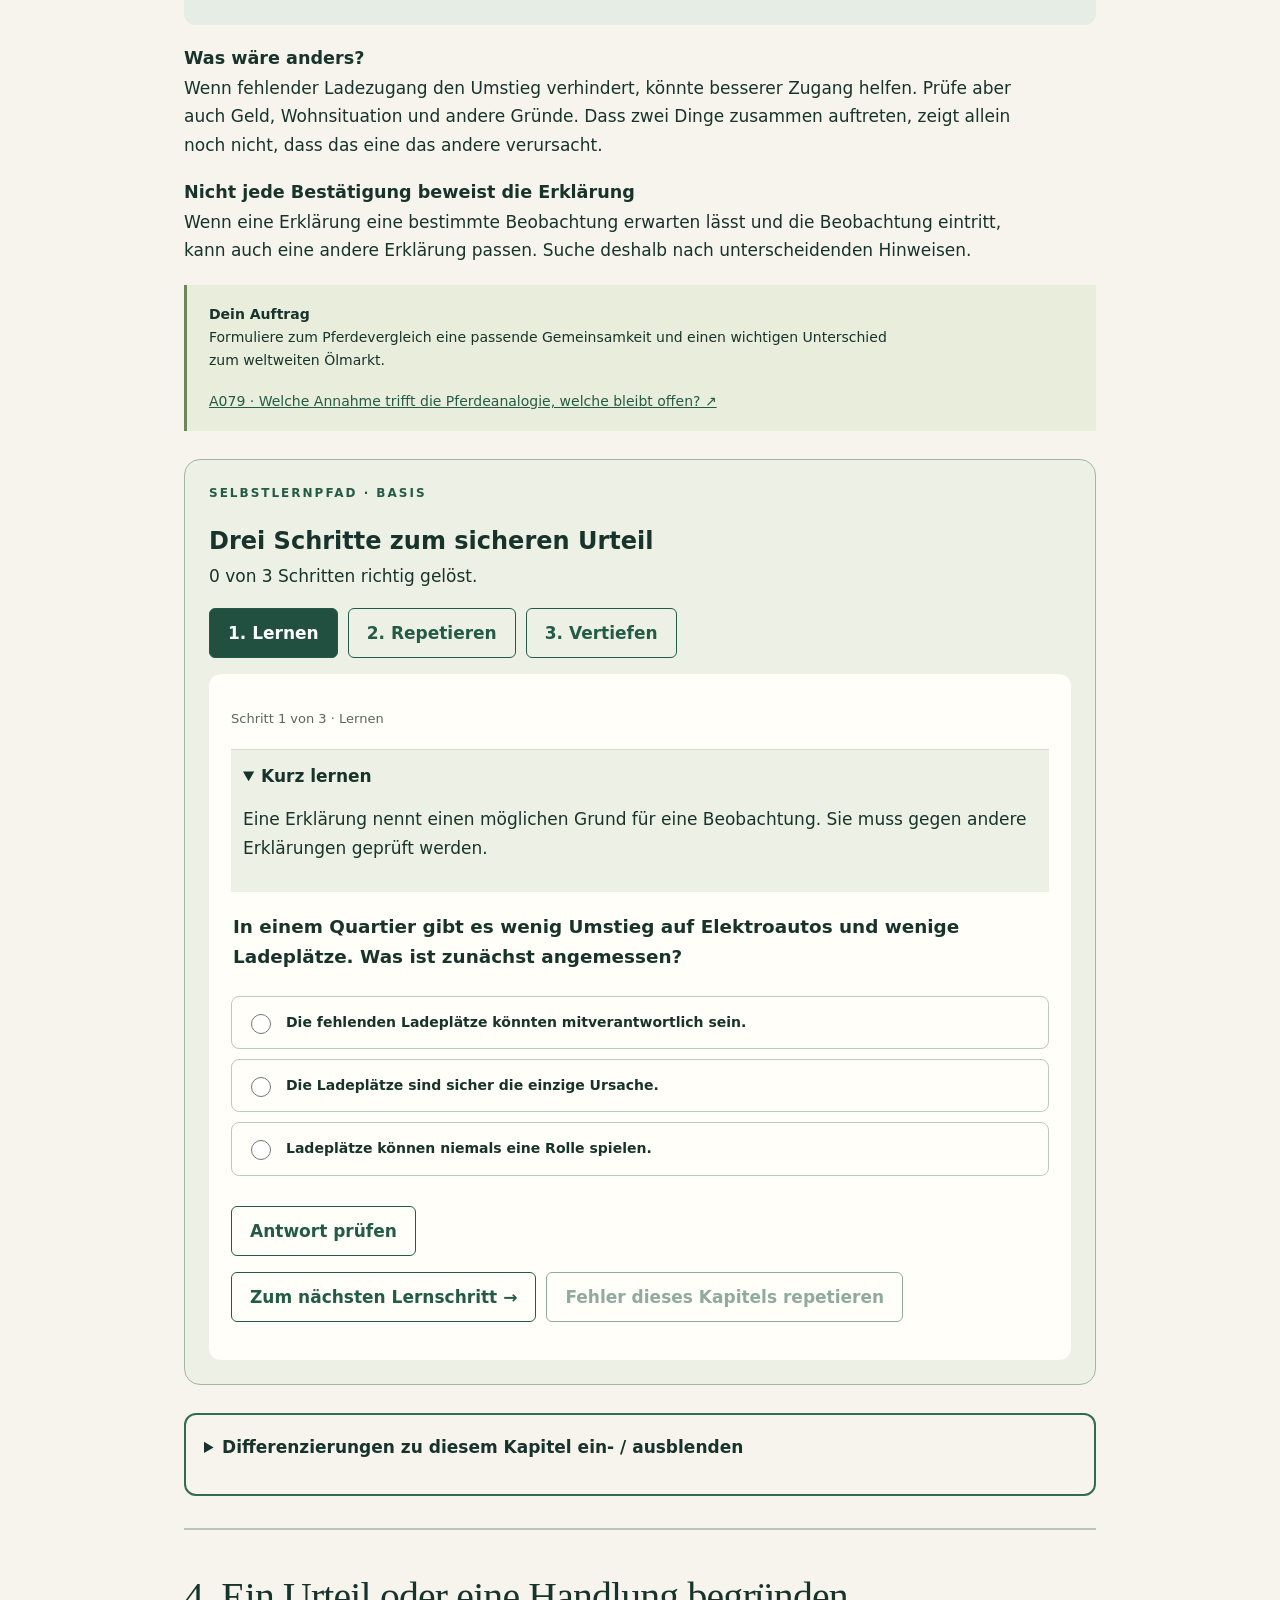
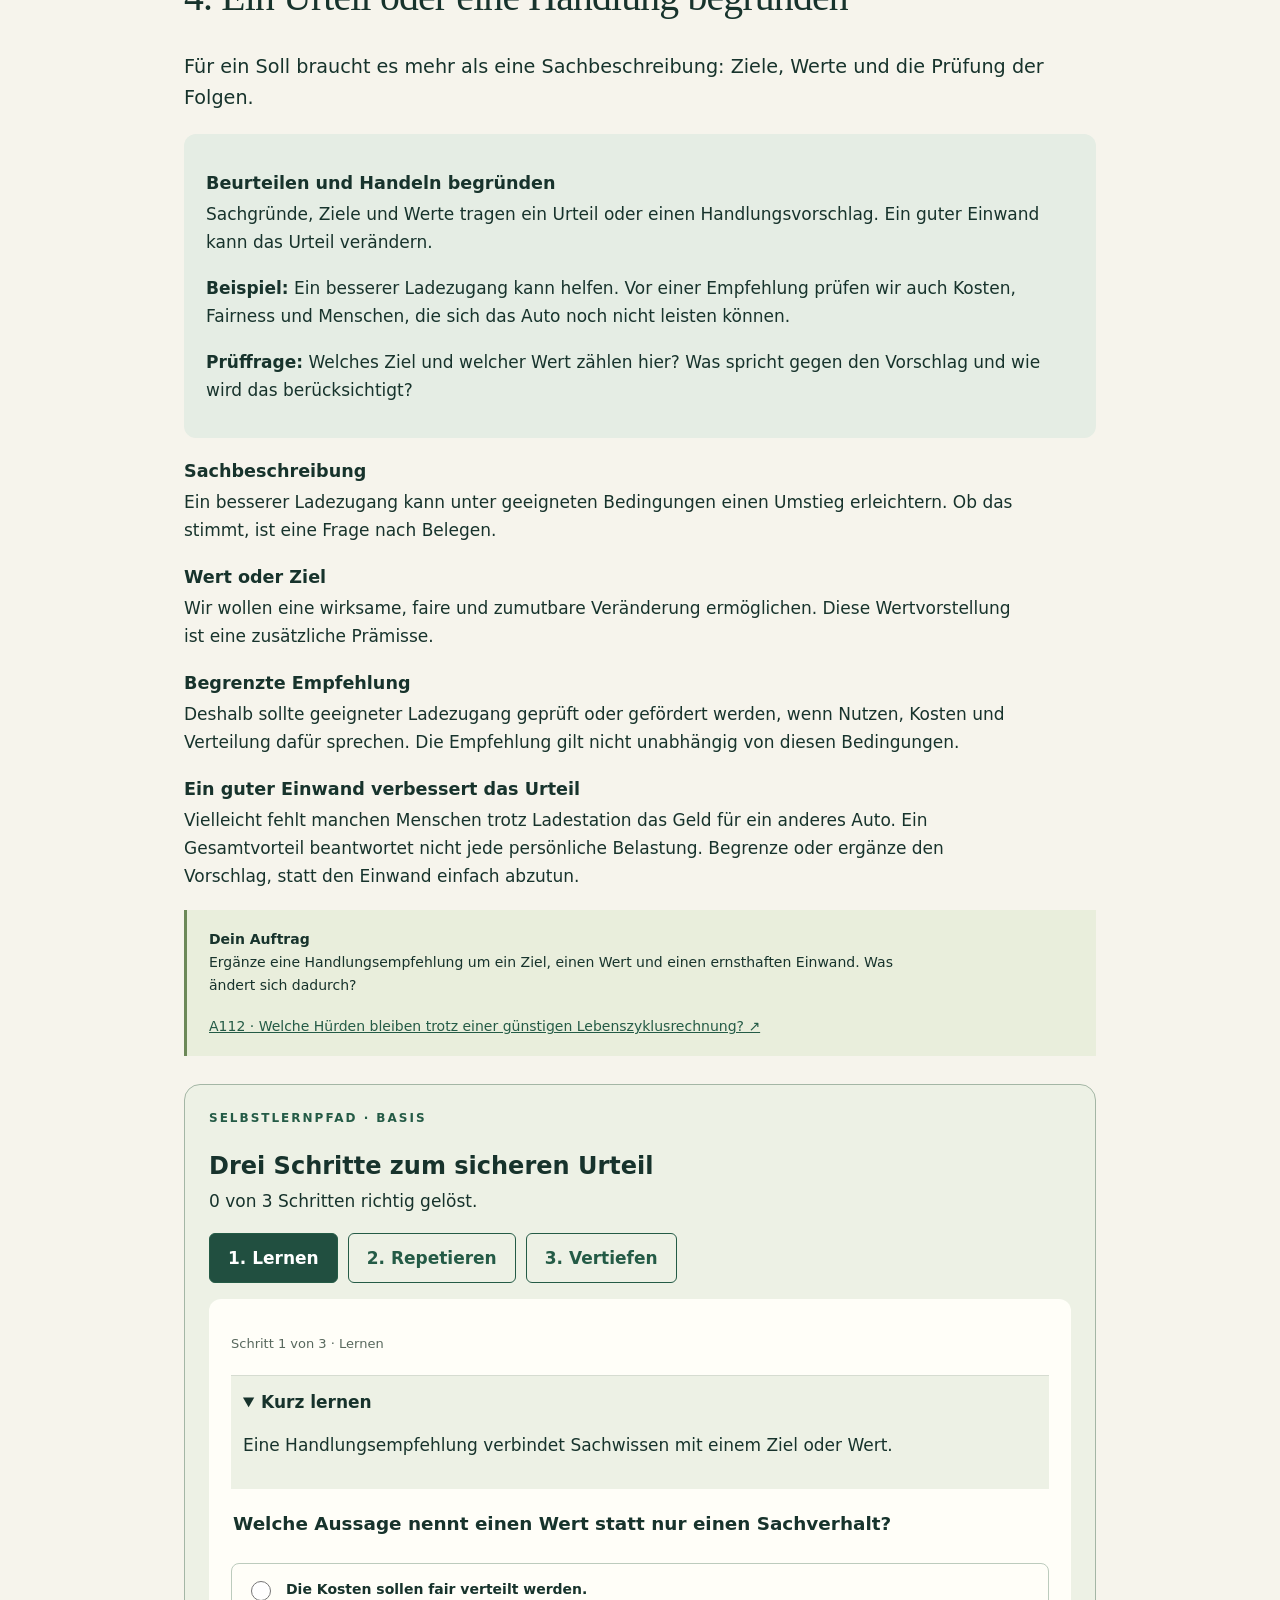
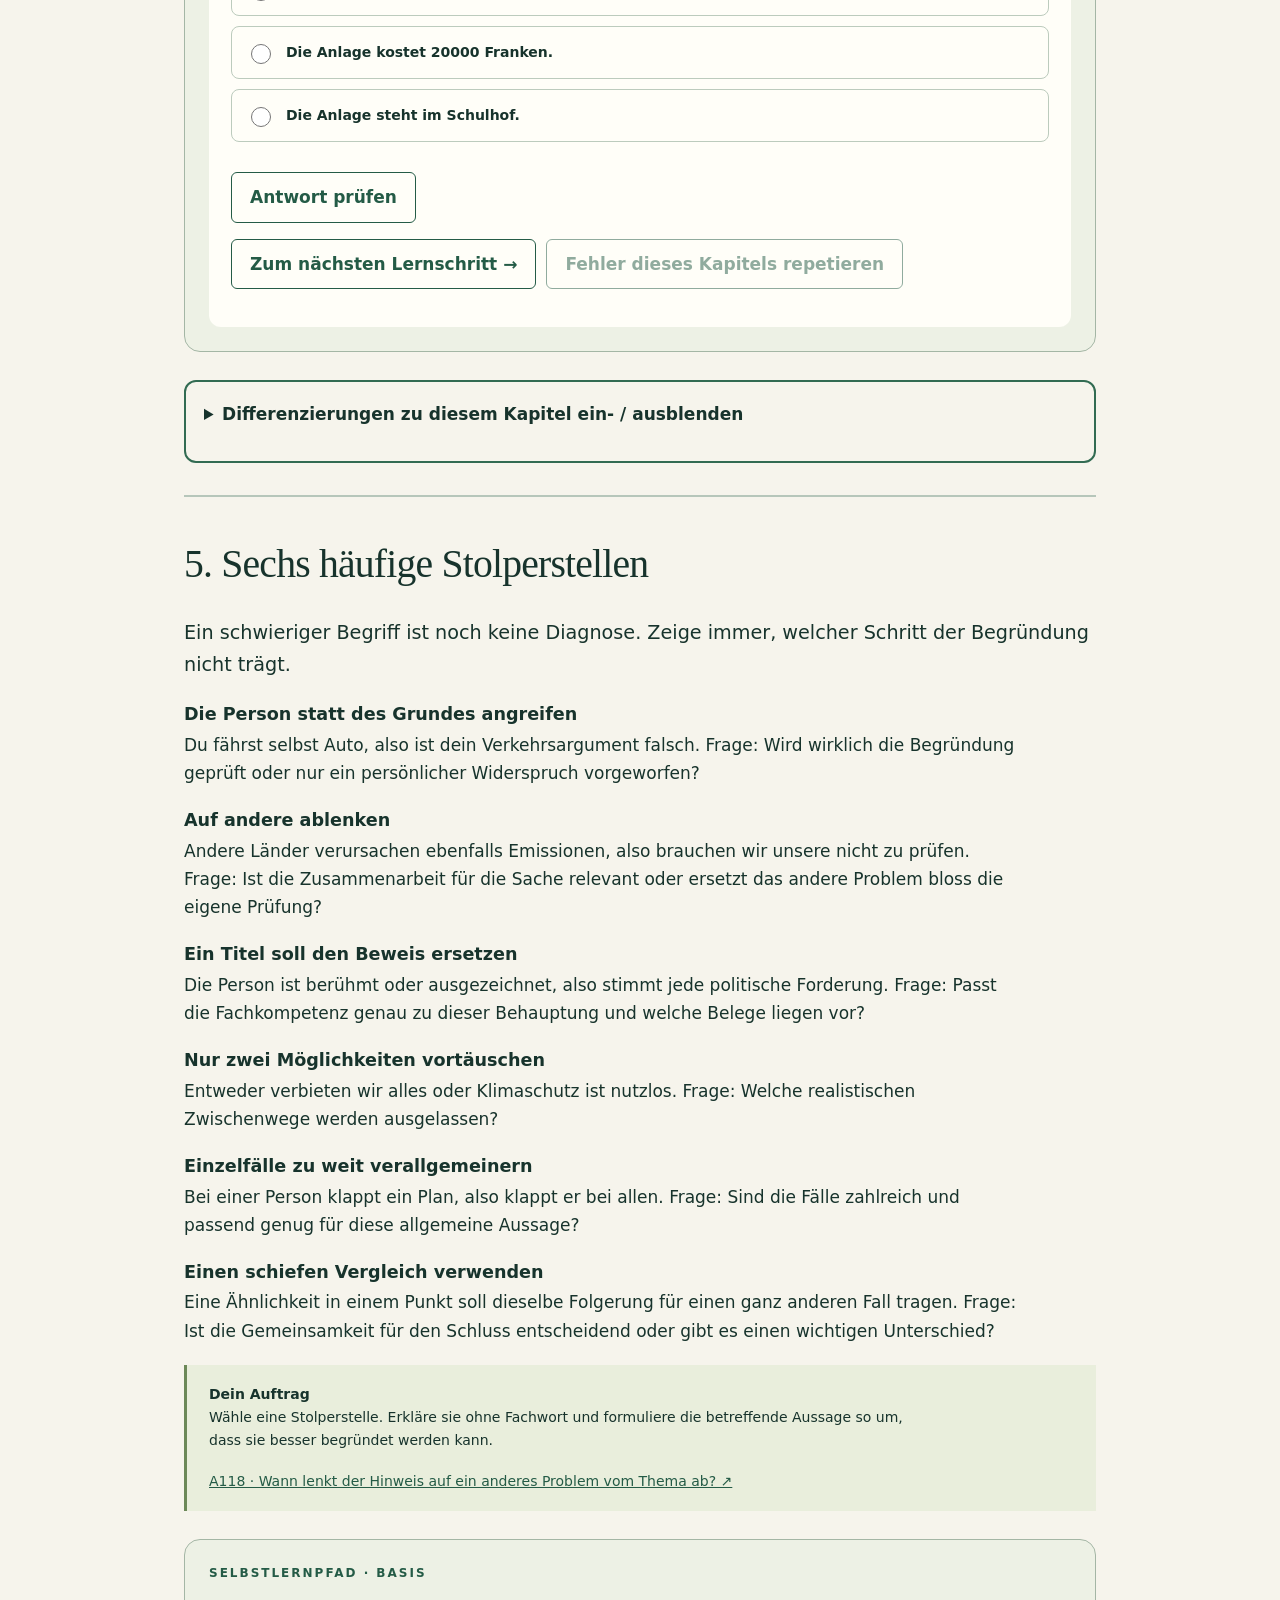
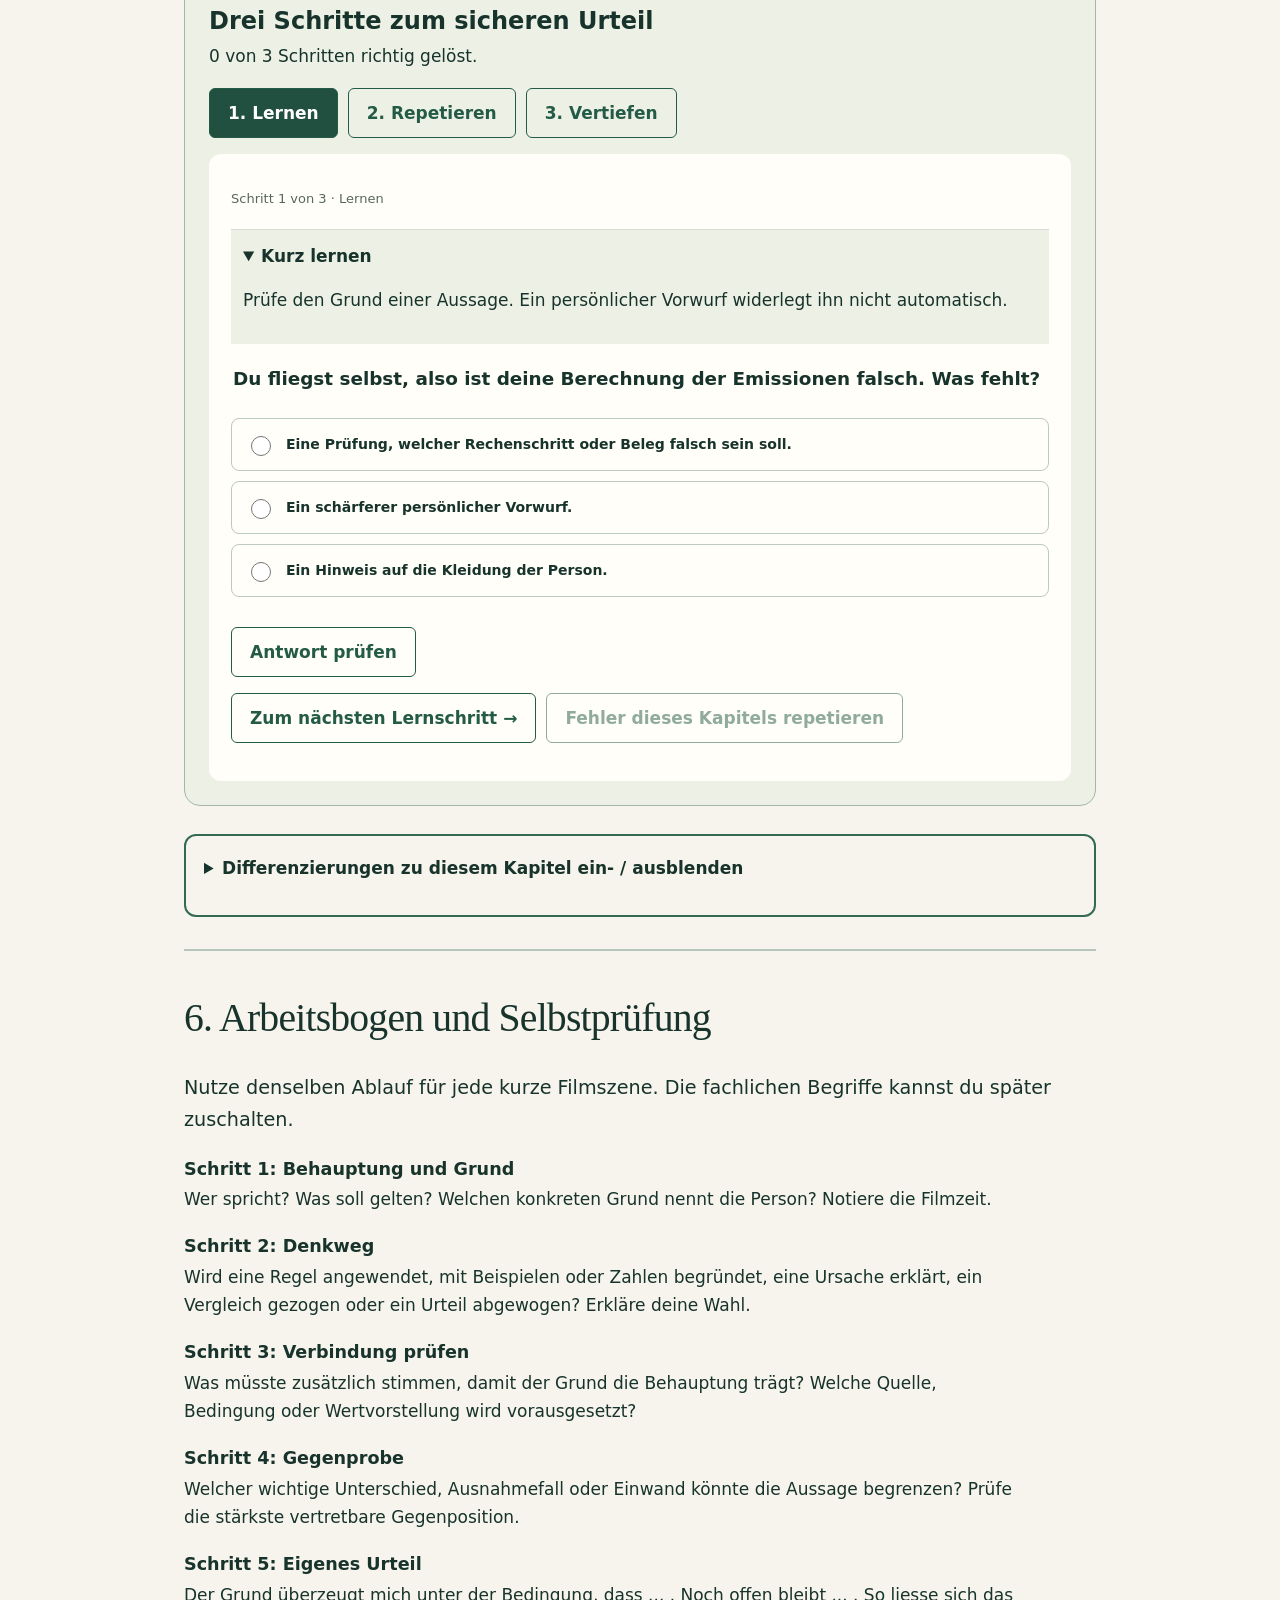
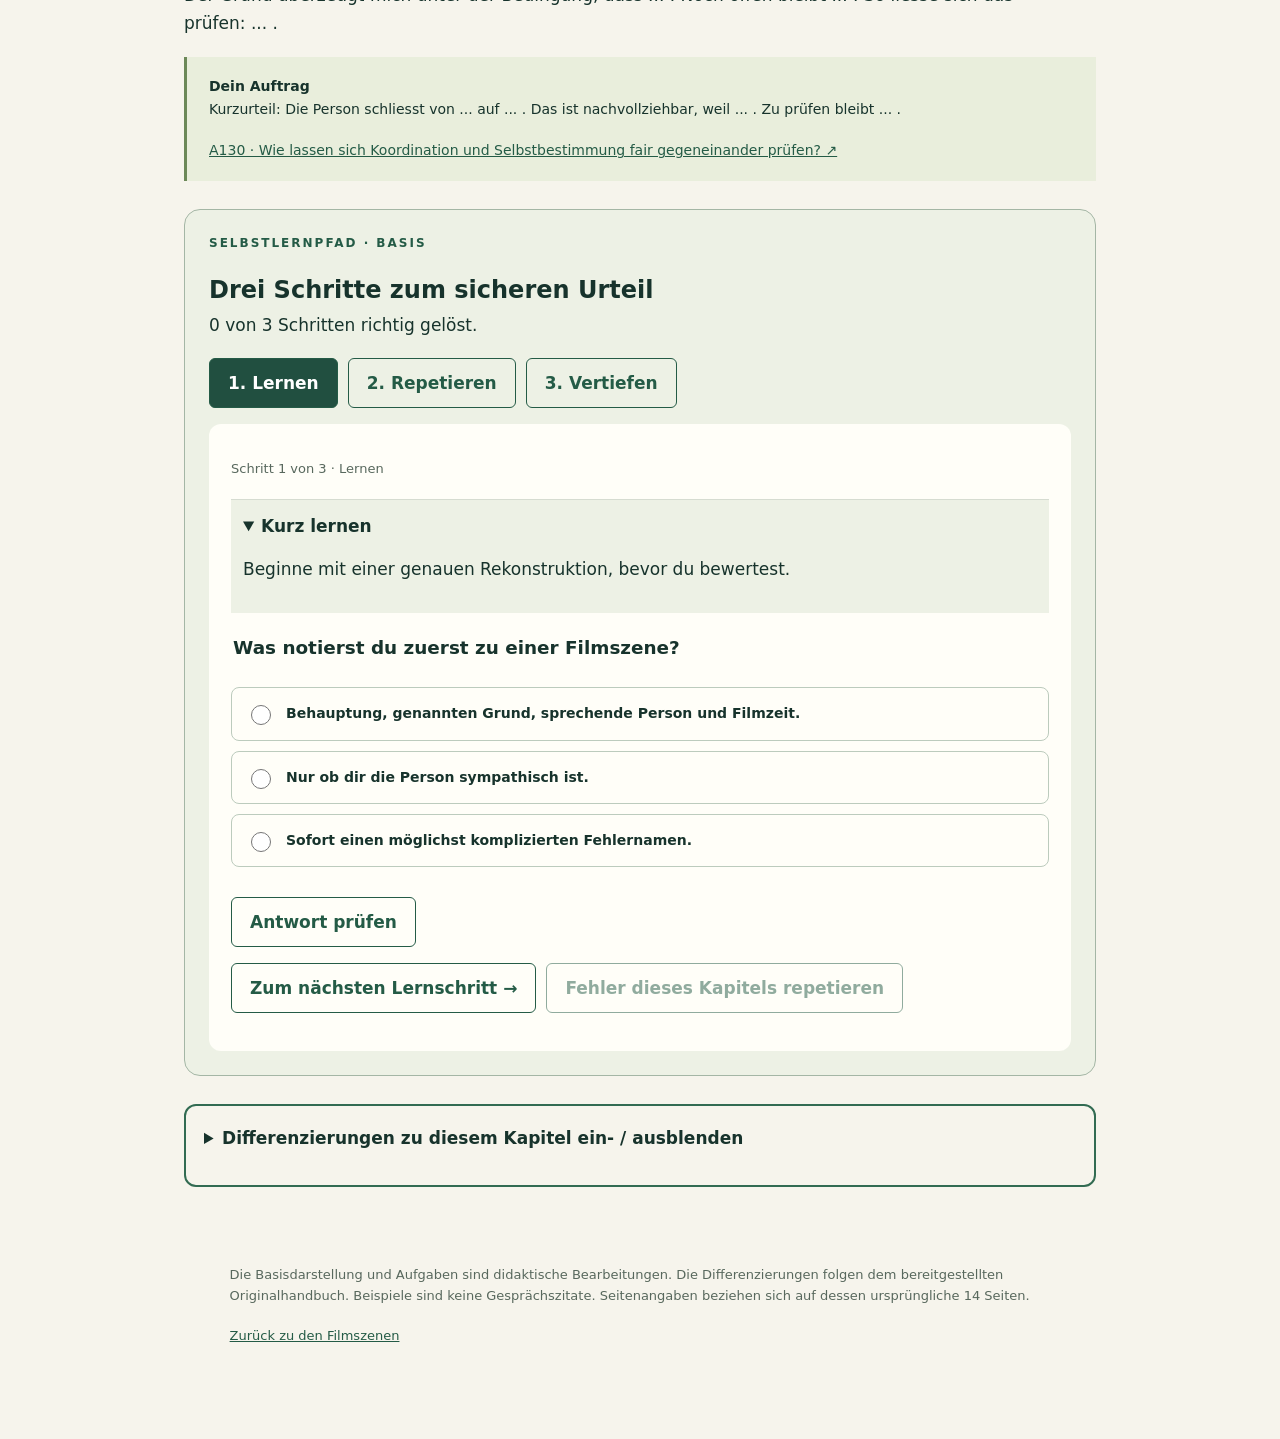
==== commit d8e17fcf: "Selbstlernfragen mit Autokorrektur, Wiederholung und Lernstand in beiden Handbuchmodi" ====
--- a/handbuch.html
+++ b/handbuch.html
@@ -1 +1 @@
-<!doctype html><html lang="de-CH" data-level="basis"><head><meta charset="utf-8"><meta name="viewport" content="width=device-width,initial-scale=1"><title>Argumente verstehen und prüfen · Handbuch</title><link rel="stylesheet" href="assets/style.css?v=handbuch-20261028"><script defer src="assets/framework-data.js"></script><script defer src="assets/levels-data.js"></script><script defer src="assets/levels.js?v=handbuch-20261028"></script><script defer src="assets/handbook-data.js"></script><script defer src="assets/handbook.js"></script></head><body><header><a class="brand" href="index.html#framework">KLIMA / DENKEN</a><a href="schlussformen-uebersicht.html">Unterrichtsübersicht</a><button id="handbookPrint">Aktuelle Ansicht drucken</button></header><aside class="level-bar" aria-label="Lernniveau"><span class="level-current" id="levelLabel">Basis</span><button id="levelToggle" type="button" aria-label="Fortgeschrittenenmodus" aria-pressed="false" aria-describedby="levelHelp">Fortgeschritten: aus</button><p id="levelHelp">Basis mit einzeln zuschaltbaren Differenzierungen.</p></aside><main class="handbook-document" id="framework"><p class="eyebrow">HANDBUCH / ZWEI LERNSTUFEN</p><h1>Argumente verstehen<br>und prüfen.</h1><p>Beginne mit sechs überschaubaren Kapiteln. Öffne die Differenzierung eines Kapitels nach Bedarf. Der Schalter oben öffnet alle Vertiefungen und die vollständige Referenz mit 164 Kategorien.</p><div class="handbook-actions"><a class="primary" href="material/handbuch-basis.pdf">Basisfassung als PDF · 6 Seiten</a><a href="material/handbuch-fortgeschritten.pdf">Fortgeschritten als PDF · 20 Seiten</a><a href="material/schlussfolgerungstypen-und-fehlschluesse-handbuch.pdf">Originalhandbuch · 14 Seiten</a></div><p class="small">Die PDF-Dateien sind feste Druckfassungen. In dieser Onlinefassung lassen sich die Differenzierungen jederzeit einzeln öffnen und schliessen.</p><nav id="handbookContents" aria-label="Handbuchkapitel"></nav><div id="handbookChapters"></div><section class="level-advanced" id="handbookReference"><h2>Vollständige Referenz</h2><p>Alle 164 Originalkategorien in zehn Bereichen. Die Seitenverweise führen zum unveränderten Originalhandbuch.</p><label>Kategorien durchsuchen<input type="search" id="handbookSearch" placeholder="Begriff, Definition oder Beispiel"></label><p id="handbookCount" role="status"></p><div id="handbookEntries"></div></section><footer><p>Die Basisdarstellung und Aufgaben sind didaktische Bearbeitungen. Die Differenzierungen folgen dem bereitgestellten Originalhandbuch. Beispiele sind keine Gesprächszitate. Seitenangaben beziehen sich auf dessen ursprüngliche 14 Seiten.</p><a href="index.html#gespraech">Zurück zu den Filmszenen</a></footer></main></body></html>+<!doctype html><html lang="de-CH" data-level="basis"><head><meta charset="utf-8"><meta name="viewport" content="width=device-width,initial-scale=1"><title>Argumente verstehen und prüfen · Handbuch</title><link rel="stylesheet" href="assets/style.css?v=selbstlernen-20261028"><script defer src="assets/framework-data.js"></script><script defer src="assets/levels-data.js"></script><script defer src="assets/levels.js?v=selbstlernen-20261028"></script><script defer src="assets/handbook-data.js"></script><script defer src="assets/handbook.js?v=selbstlernen-20261028"></script><script defer src="assets/handbook-learning-data.js?v=selbstlernen-20261028"></script><script defer src="assets/handbook-learning.js?v=selbstlernen-20261028"></script></head><body><header><a class="brand" href="index.html#framework">KLIMA / DENKEN</a><a href="schlussformen-uebersicht.html">Unterrichtsübersicht</a><button id="handbookPrint">Aktuelle Ansicht drucken</button></header><aside class="level-bar" aria-label="Lernniveau"><span class="level-current" id="levelLabel">Basis</span><button id="levelToggle" type="button" aria-label="Fortgeschrittenenmodus" aria-pressed="false" aria-describedby="levelHelp">Fortgeschritten: aus</button><p id="levelHelp">Basis mit einzeln zuschaltbaren Differenzierungen.</p></aside><main class="handbook-document" id="framework"><p class="eyebrow">HANDBUCH / ZWEI LERNSTUFEN</p><h1>Argumente verstehen<br>und prüfen.</h1><p>Lerne direkt im Handbuch: Jedes der sechs Kapitel enthält die Schritte Lernen, Repetieren und Vertiefen mit sofortiger Autokorrektur. Basis und Fortgeschritten bieten je 18 eigene Aufgaben. Beginne mit sechs überschaubaren Kapiteln. Öffne die Differenzierung eines Kapitels nach Bedarf. Der Schalter oben öffnet alle Vertiefungen und die vollständige Referenz mit 164 Kategorien.</p><div class="handbook-actions"><a class="primary" href="material/handbuch-basis.pdf">Basisfassung als PDF · 6 Seiten</a><a href="material/handbuch-fortgeschritten.pdf">Fortgeschritten als PDF · 20 Seiten</a><a href="material/schlussfolgerungstypen-und-fehlschluesse-handbuch.pdf">Originalhandbuch · 14 Seiten</a></div><p class="small">Die PDF-Dateien sind feste Druckfassungen. In dieser Onlinefassung lassen sich die Differenzierungen jederzeit einzeln öffnen und schliessen.</p><nav id="handbookContents" aria-label="Handbuchkapitel"></nav><div id="handbookChapters"></div><section class="level-advanced" id="handbookReference"><h2>Vollständige Referenz</h2><p>Alle 164 Originalkategorien in zehn Bereichen. Die Seitenverweise führen zum unveränderten Originalhandbuch.</p><label>Kategorien durchsuchen<input type="search" id="handbookSearch" placeholder="Begriff, Definition oder Beispiel"></label><p id="handbookCount" role="status"></p><div id="handbookEntries"></div></section><footer><p>Die Basisdarstellung und Aufgaben sind didaktische Bearbeitungen. Die Differenzierungen folgen dem bereitgestellten Originalhandbuch. Beispiele sind keine Gesprächszitate. Seitenangaben beziehen sich auf dessen ursprüngliche 14 Seiten.</p><a href="index.html#gespraech">Zurück zu den Filmszenen</a></footer></main></body></html>
--- a/assets/style.css
+++ b/assets/style.css
@@ -14,3 +14,6 @@
 
 /* Handbook: readable base, optional precision within each chapter. */
 .handbook-document{max-width:960px;margin:auto;padding:48px 24px}.handbook-document h1{font-size:clamp(2.4rem,6vw,4rem)}#handbookContents{position:static;display:grid;gap:8px;margin:30px 0;padding:20px;background:var(--paper,#f7f5ec)}.handbook-chapter{padding:32px 0;border-top:2px solid #b6c6ba;scroll-margin-top:130px}.handbook-chapter h3{font-size:1.1rem;margin:22px 0 5px}.handbook-chapter p{max-width:78ch}.handbook-lead{font-size:1.2rem}.handbook-way{padding:16px 22px;background:#e5ede4;border-radius:12px;margin:20px 0}.handbook-depth{border:2px solid #326b52;border-radius:12px;padding:18px;margin-top:24px}.handbook-depth>summary{font-weight:700;cursor:pointer}.handbook-entry{border-top:1px solid #b6c6ba;padding:16px 0}.handbook-entry summary{cursor:pointer;font-weight:700}.handbook-entry h4{margin:10px 0}#handbookReference{margin-top:40px}#handbookSearch{width:100%}@media print{.handbook-document{max-width:none;padding:0}.handbook-chapter{break-before:page}.handbook-depth{break-inside:auto}.handbook-entry{break-inside:avoid}#handbookContents{display:none}.handbook-document header,.handbook-actions,#handbookSearch{display:none}.handbook-document a{overflow-wrap:anywhere}}
+
+/* Self-learning, entirely in the browser. */
+.learning-overview,.learning-path{background:#edf1e5;border:1px solid #a4b6a5;border-radius:16px;padding:24px;margin:28px 0}.learning-path{scroll-margin-top:130px}.learning-overview h2{font-size:1.6rem}.learning-path h3{font-size:1.5rem}.learning-steps,.learning-controls{display:flex;flex-wrap:wrap;gap:10px;margin:16px 0}.learning-steps button[aria-pressed="true"]{background:#214f40;color:white}.learning-card{background:#fffef8;border-radius:12px;padding:22px}.learning-card fieldset{border:0;padding:0;margin:20px 0}.learning-card legend{font-weight:700;font-size:1.15rem;margin-bottom:14px;max-width:100%}.learning-option{display:flex;align-items:flex-start;gap:12px;padding:14px;border:1px solid #bccbbd;border-radius:8px;margin:10px 0;cursor:pointer}.learning-option input{width:20px;height:20px;flex:0 0 20px;margin-top:3px}.learning-option:has(input:checked){outline:2px solid #38664b;background:#eef4ec}.learning-card fieldset:disabled{opacity:1}.learning-hint{padding:12px;background:#edf1e5}.learning-hint summary{cursor:pointer;font-weight:700}.learning-feedback:not(:empty){padding:18px;margin:18px 0;border-left:5px solid #8b6825;background:#fff3db}.learning-feedback.is-correct{border-color:#2b6b45;background:#e4f3e6}.learning-feedback p{margin:8px 0 0}.learning-controls button:disabled,.learning-overview button:disabled{opacity:.5;cursor:default}@media(max-width:600px){.learning-path,.learning-overview{padding:14px}.learning-card{padding:14px}.learning-steps{display:grid;grid-template-columns:1fr}.learning-option{padding:12px}}@media print{.learning-overview,.learning-path{display:none}}
